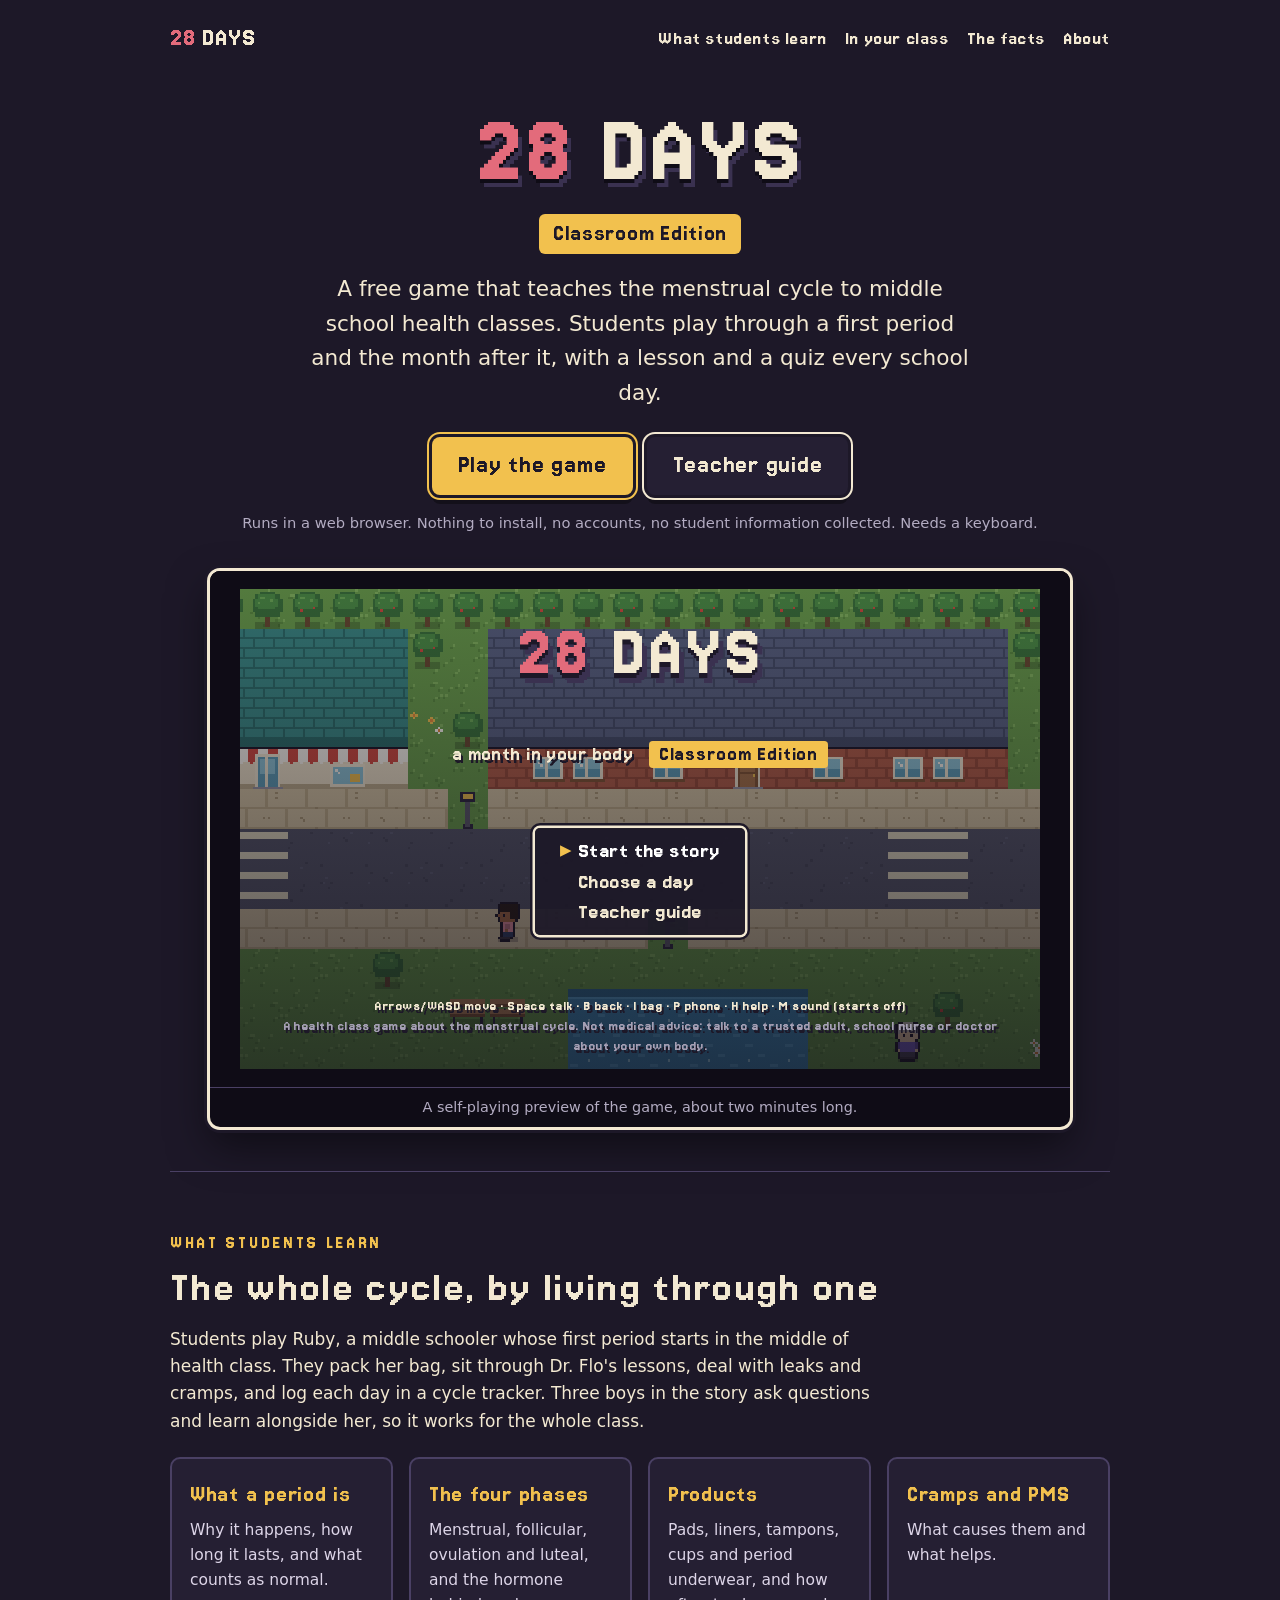
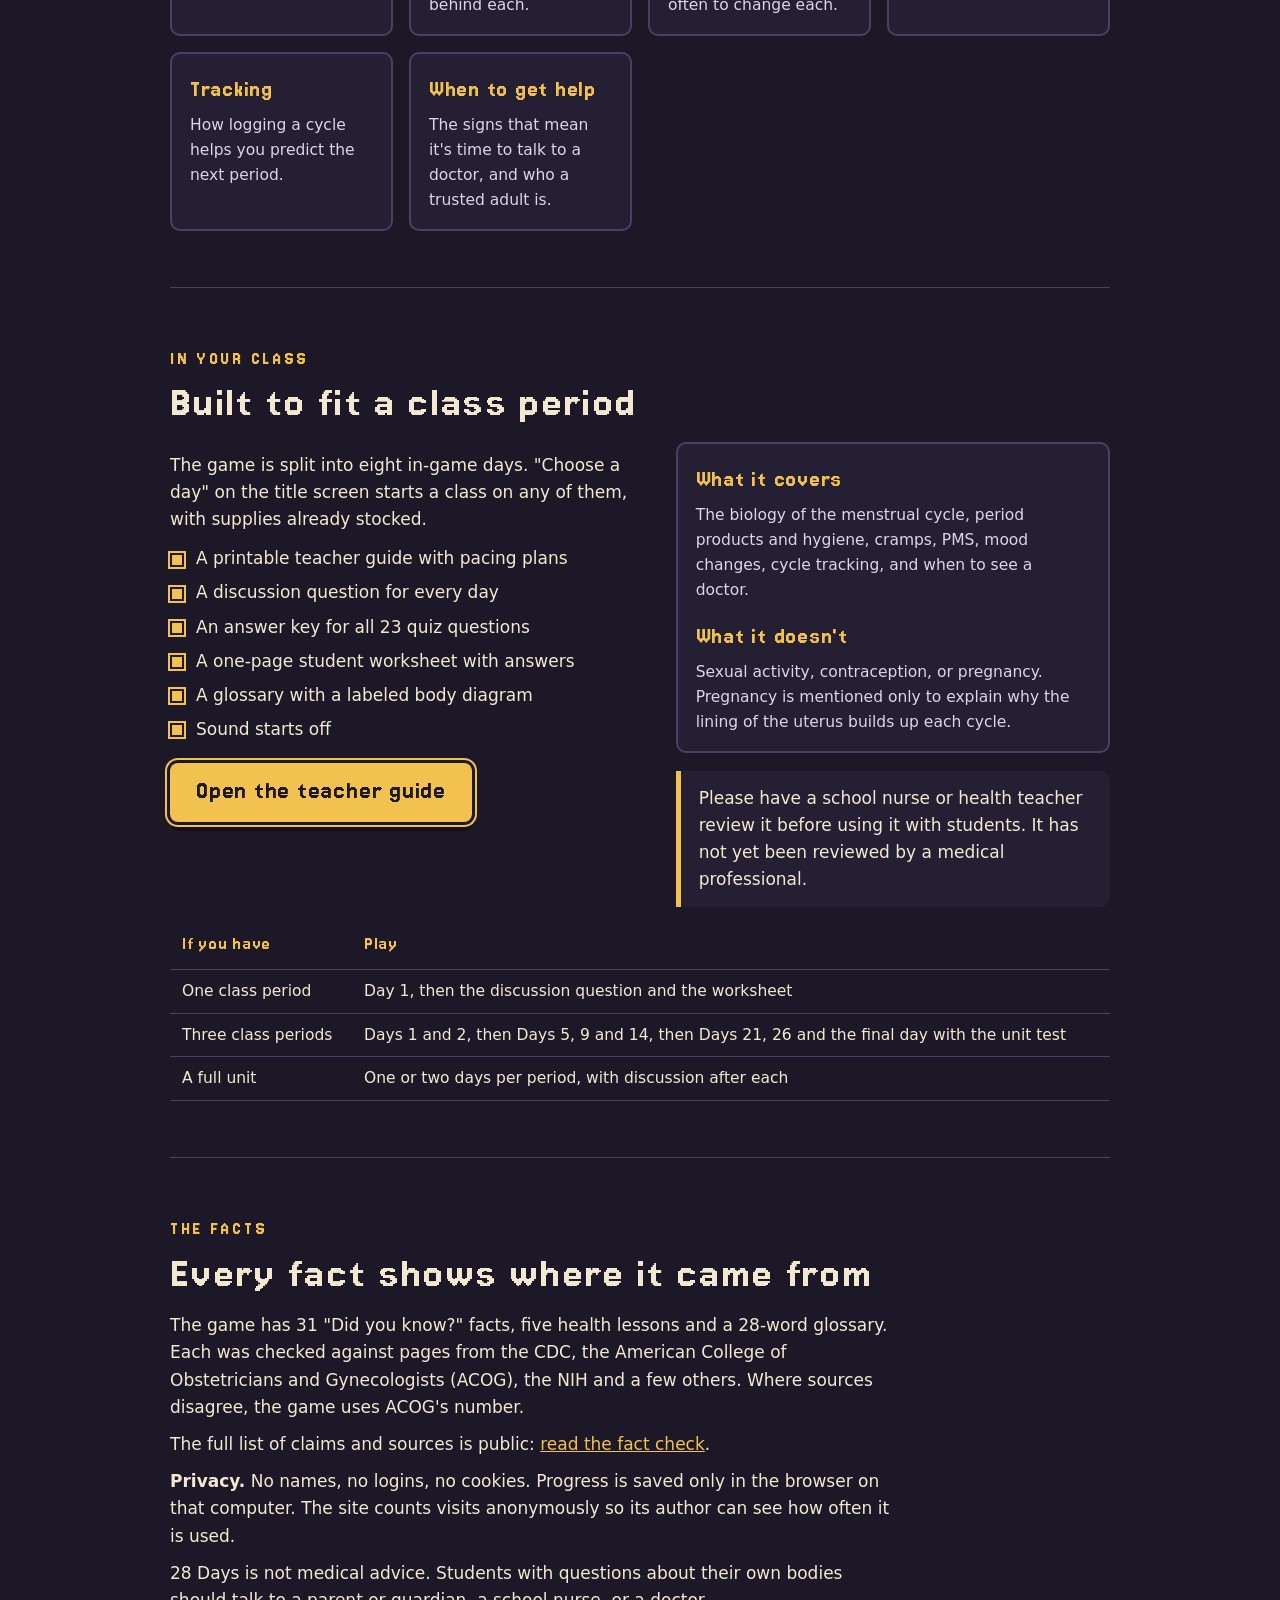
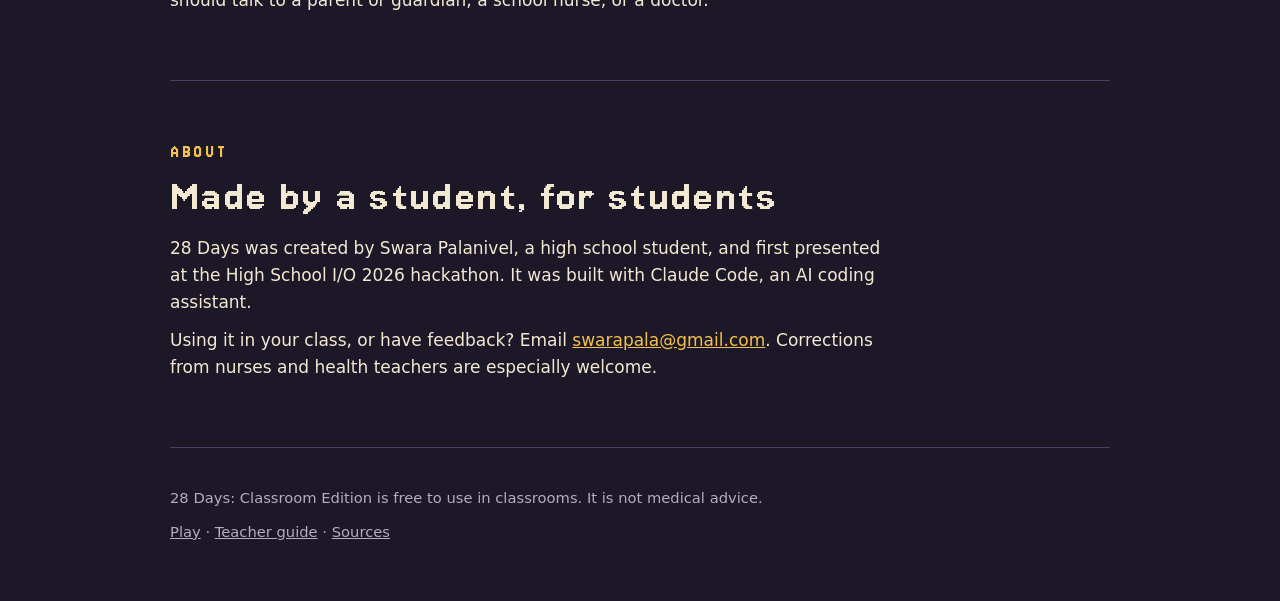
==== index.html @ 8d1b72a1 "Refresh the counter script in browsers Co-Authored-By: Claude Opus 5.5 <noreply@anthropic.com>" ====
<!DOCTYPE html>
<html lang="en">
<head>
  <meta charset="UTF-8" />
  <meta name="viewport" content="width=device-width, initial-scale=1.0" />
  <title>28 Days: Classroom Edition</title>
  <meta name="description" content="A free game that teaches the menstrual cycle to middle school health classes. Includes a printable teacher guide, answer key and student worksheet." />
  <link rel="preload" href="play/fonts/Jersey15.woff2" as="font" type="font/woff2" crossorigin />
  <style>
    @font-face { font-family: "Jersey 15"; src: url("play/fonts/Jersey15.woff2") format("woff2"); font-display: swap; }
    :root { --ink: #1d1828; --panel: #251f33; --cream: #f3e9d2; --dim: #b3acc2; --hl: #f2c14e; --rose: #e36b7b; --line: #4a4064; }
    * { box-sizing: border-box; }
    html { scroll-behavior: smooth; }
    body { margin: 0; background: var(--ink); color: var(--cream); font: 17px/1.6 system-ui, -apple-system, "Segoe UI", Roboto, sans-serif; }
    a { color: var(--hl); }
    .wrap { max-width: 980px; margin: 0 auto; padding: 0 20px; }
    h1, h2, h3, .btn, .kicker, nav a, .edition { font-family: "Jersey 15", "Courier New", monospace; font-weight: 400; letter-spacing: 0.03em; }

    nav { display: flex; align-items: center; justify-content: space-between; gap: 16px; padding: 16px 0; flex-wrap: wrap; }
    nav .brand { font-size: 1.7rem; color: var(--cream); text-decoration: none; }
    nav .brand span, h1 span { color: var(--rose); }
    nav .links { display: flex; gap: 18px; flex-wrap: wrap; }
    nav .links a { color: var(--cream); text-decoration: none; font-size: 1.25rem; }
    nav .links a:hover { color: var(--hl); }

    header { padding: 24px 0 44px; text-align: center; }
    h1 { font-size: clamp(3.2rem, 11vw, 6.4rem); line-height: 1; margin: 0; text-shadow: 0 4px 0 #0f0c16, 4px 8px 0 #3a3150; }
    .edition { display: inline-block; margin-top: 12px; font-size: 1.5rem; background: var(--hl); color: var(--ink); padding: 0 14px 2px; border-radius: 6px; }
    .tagline { font-size: clamp(1.1rem, 2.6vw, 1.35rem); max-width: 660px; margin: 18px auto 26px; }
    .buttons { display: flex; gap: 14px; justify-content: center; flex-wrap: wrap; }
    .btn { display: inline-block; font-size: 1.6rem; padding: 8px 26px 10px; border-radius: 8px; text-decoration: none; color: var(--ink); background: var(--hl); box-shadow: 0 0 0 3px var(--ink), 0 0 0 5px var(--hl), 0 9px 0 rgba(0,0,0,.35); }
    .btn:hover { filter: brightness(1.08); transform: translateY(-1px); }
    .btn.alt { background: var(--panel); color: var(--cream); box-shadow: 0 0 0 3px var(--ink), 0 0 0 5px var(--cream), 0 9px 0 rgba(0,0,0,.35); }
    .note { color: var(--dim); font-size: 0.92rem; margin-top: 16px; }

    .preview { margin: 36px auto 0; max-width: 860px; border-radius: 10px; overflow: hidden; background: #0f0c16; box-shadow: 0 0 0 3px var(--cream), 0 0 0 6px var(--ink), 0 18px 40px rgba(0,0,0,.5); }
    .preview .frame { position: relative; aspect-ratio: 5 / 3; }
    .preview iframe { position: absolute; inset: 0; width: 100%; height: 100%; border: 0; pointer-events: none; }
    .preview .cap { font-size: 0.9rem; color: var(--dim); padding: 8px 12px; text-align: center; border-top: 1px solid var(--line); }

    section { padding: 56px 0; border-top: 1px solid var(--line); }
    .kicker { color: var(--hl); font-size: 1.2rem; letter-spacing: 0.14em; margin: 0 0 4px; }
    h2 { font-size: clamp(2rem, 5vw, 2.8rem); line-height: 1.1; margin: 0 0 14px; }
    h3 { font-size: 1.55rem; margin: 0 0 4px; color: var(--hl); }
    p { margin: 10px 0; }
    .lead { max-width: 720px; }
    .grid { display: grid; grid-template-columns: repeat(auto-fit, minmax(210px, 1fr)); gap: 16px; margin-top: 22px; }
    .card { background: var(--panel); border: 2px solid var(--line); border-radius: 10px; padding: 16px 18px; }
    .card p { margin: 4px 0 0; color: #ddd5e8; font-size: 0.97rem; }
    .two { display: grid; grid-template-columns: 1.1fr 1fr; gap: 28px; align-items: start; }
    @media (max-width: 760px) { .two { grid-template-columns: 1fr; } }
    ul.check { list-style: none; padding: 0; margin: 12px 0; }
    ul.check li { padding-left: 26px; position: relative; margin: 7px 0; }
    ul.check li::before { content: ""; position: absolute; left: 2px; top: 0.55em; width: 10px; height: 10px; background: var(--hl); box-shadow: 0 0 0 2px var(--ink), 0 0 0 4px var(--hl); }
    .wrapt { overflow-x: auto; }
    table { border-collapse: collapse; width: 100%; margin-top: 14px; font-size: 0.97rem; }
    th, td { text-align: left; vertical-align: top; padding: 9px 12px; border-bottom: 1px solid var(--line); }
    th { color: var(--hl); font-family: "Jersey 15", monospace; font-weight: 400; font-size: 1.15rem; letter-spacing: 0.04em; }
    .box { background: var(--panel); border-left: 5px solid var(--hl); padding: 14px 18px; border-radius: 0 10px 10px 0; margin-top: 18px; }
    footer { border-top: 1px solid var(--line); padding: 28px 0 48px; color: var(--dim); font-size: 0.92rem; }
    footer a { color: var(--dim); }
  </style>
</head>
<body>
  <div class="wrap">
    <nav>
      <a class="brand" href="#top"><span>28</span> DAYS</a>
      <div class="links">
        <a href="#learn">What students learn</a><a href="#class">In your class</a><a href="#facts">The facts</a><a href="#about">About</a>
      </div>
    </nav>

    <header id="top">
      <h1><span>28</span> DAYS</h1>
      <div class="edition">Classroom Edition</div>
      <p class="tagline">A free game that teaches the menstrual cycle to middle school health classes. Students play through a first period and the month after it, with a lesson and a quiz every school day.</p>
      <div class="buttons">
        <a class="btn" href="play/">Play the game</a>
        <a class="btn alt" href="teacher-guide.html">Teacher guide</a>
      </div>
      <p class="note">Runs in a web browser. Nothing to install, no accounts, no student information collected. Needs a keyboard.</p>

      <div class="preview">
        <div class="frame"><iframe id="demo" title="A self-playing preview of the game" loading="lazy" src="play/index.html?demo&auto"></iframe></div>
        <div class="cap">A self-playing preview of the game, about two minutes long.</div>
      </div>
    </header>

    <section id="learn">
      <p class="kicker">WHAT STUDENTS LEARN</p>
      <h2>The whole cycle, by living through one</h2>
      <p class="lead">Students play Ruby, a middle schooler whose first period starts in the middle of health class. They pack her bag, sit through Dr. Flo's lessons, deal with leaks and cramps, and log each day in a cycle tracker. Three boys in the story ask questions and learn alongside her, so it works for the whole class.</p>
      <div class="grid">
        <div class="card"><h3>What a period is</h3><p>Why it happens, how long it lasts, and what counts as normal.</p></div>
        <div class="card"><h3>The four phases</h3><p>Menstrual, follicular, ovulation and luteal, and the hormone behind each.</p></div>
        <div class="card"><h3>Products</h3><p>Pads, liners, tampons, cups and period underwear, and how often to change each.</p></div>
        <div class="card"><h3>Cramps and PMS</h3><p>What causes them and what helps.</p></div>
        <div class="card"><h3>Tracking</h3><p>How logging a cycle helps you predict the next period.</p></div>
        <div class="card"><h3>When to get help</h3><p>The signs that mean it's time to talk to a doctor, and who a trusted adult is.</p></div>
      </div>
    </section>

    <section id="class">
      <p class="kicker">IN YOUR CLASS</p>
      <h2>Built to fit a class period</h2>
      <div class="two">
        <div>
          <p>The game is split into eight in-game days. "Choose a day" on the title screen starts a class on any of them, with supplies already stocked.</p>
          <ul class="check">
            <li>A printable teacher guide with pacing plans</li>
            <li>A discussion question for every day</li>
            <li>An answer key for all 23 quiz questions</li>
            <li>A one-page student worksheet with answers</li>
            <li>A glossary with a labeled body diagram</li>
            <li>Sound starts off</li>
          </ul>
          <div class="buttons" style="justify-content:flex-start;margin-top:20px">
            <a class="btn" href="teacher-guide.html">Open the teacher guide</a>
          </div>
        </div>
        <div>
          <div class="card">
            <h3>What it covers</h3>
            <p>The biology of the menstrual cycle, period products and hygiene, cramps, PMS, mood changes, cycle tracking, and when to see a doctor.</p>
            <h3 style="margin-top:14px">What it doesn't</h3>
            <p>Sexual activity, contraception, or pregnancy. Pregnancy is mentioned only to explain why the lining of the uterus builds up each cycle.</p>
          </div>
          <div class="box">Please have a school nurse or health teacher review it before using it with students. It has not yet been reviewed by a medical professional.</div>
        </div>
      </div>
      <div class="wrapt"><table>
        <tr><th>If you have</th><th>Play</th></tr>
        <tr><td>One class period</td><td>Day 1, then the discussion question and the worksheet</td></tr>
        <tr><td>Three class periods</td><td>Days 1 and 2, then Days 5, 9 and 14, then Days 21, 26 and the final day with the unit test</td></tr>
        <tr><td>A full unit</td><td>One or two days per period, with discussion after each</td></tr>
      </table></div>
    </section>

    <section id="facts">
      <p class="kicker">THE FACTS</p>
      <h2>Every fact shows where it came from</h2>
      <p class="lead">The game has 31 "Did you know?" facts, five health lessons and a 28-word glossary. Each was checked against pages from the CDC, the American College of Obstetricians and Gynecologists (ACOG), the NIH and a few others. Where sources disagree, the game uses ACOG's number.</p>
      <p class="lead">The full list of claims and sources is public: <a href="SOURCES.md">read the fact check</a>.</p>
      <p class="lead"><strong>Privacy.</strong> No names, no logins, no cookies. Progress is saved only in the browser on that computer. The site counts visits anonymously so its author can see how often it is used.</p>
      <p class="lead">28 Days is not medical advice. Students with questions about their own bodies should talk to a parent or guardian, a school nurse, or a doctor.</p>
    </section>

    <section id="about">
      <p class="kicker">ABOUT</p>
      <h2>Made by a student, for students</h2>
      <p class="lead">28 Days was created by Swara Palanivel, a high school student, and first presented at the High School I/O 2026 hackathon. It was built with Claude Code, an AI coding assistant.</p>
      <p class="lead">Using it in your class, or have feedback? Email <a href="mailto:swarapala@gmail.com">swarapala@gmail.com</a>. Corrections from nurses and health teachers are especially welcome.</p>
    </section>

    <footer>
      <p>28 Days: Classroom Edition is free to use in classrooms. It is not medical advice.</p>
      <p><a href="play/">Play</a> · <a href="teacher-guide.html">Teacher guide</a> · <a href="SOURCES.md">Sources</a></p>
    </footer>
  </div>

  <script src="play/js/count.js?v=3"></script>
  <script>
    // The preview is the game's own self-playing tour. Restart it when it finishes.
    setInterval(function () { var f = document.getElementById("demo"); if (f) f.src = f.src; }, 140000);
  </script>
</body>
</html>
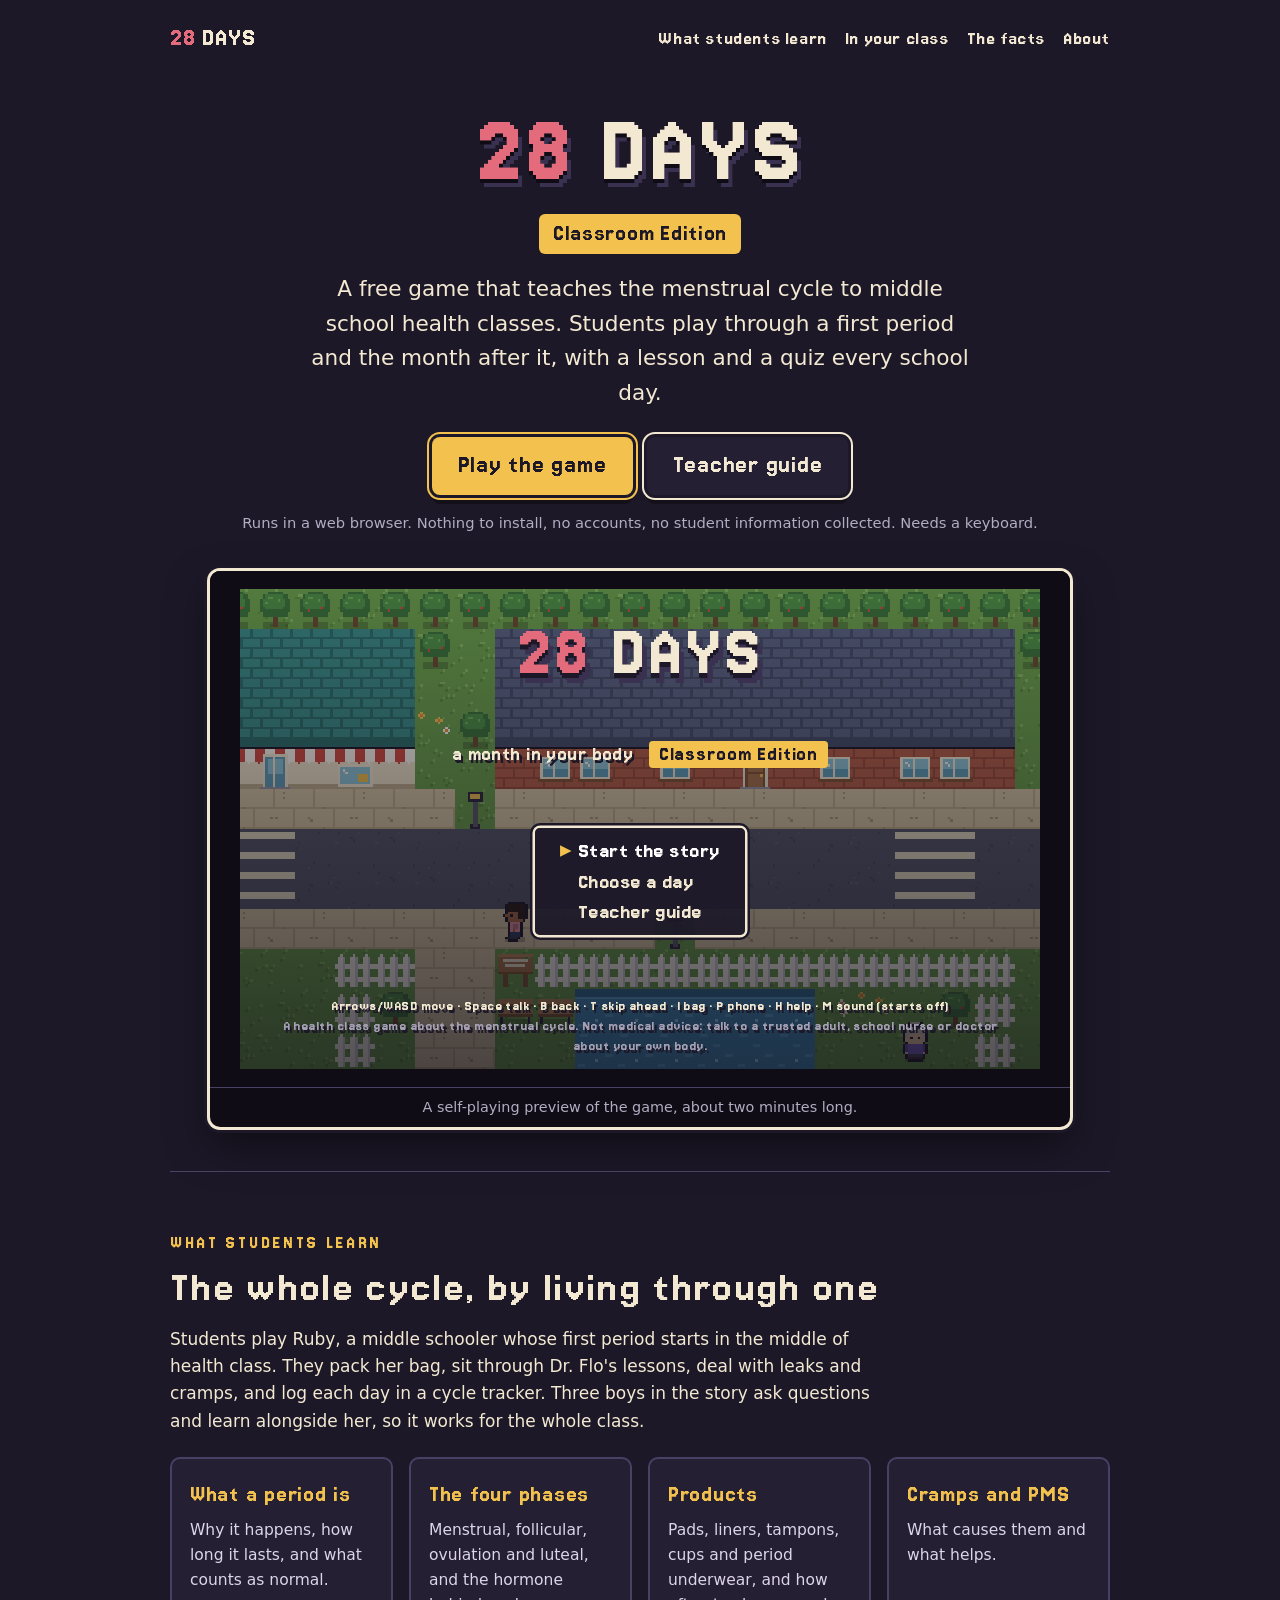
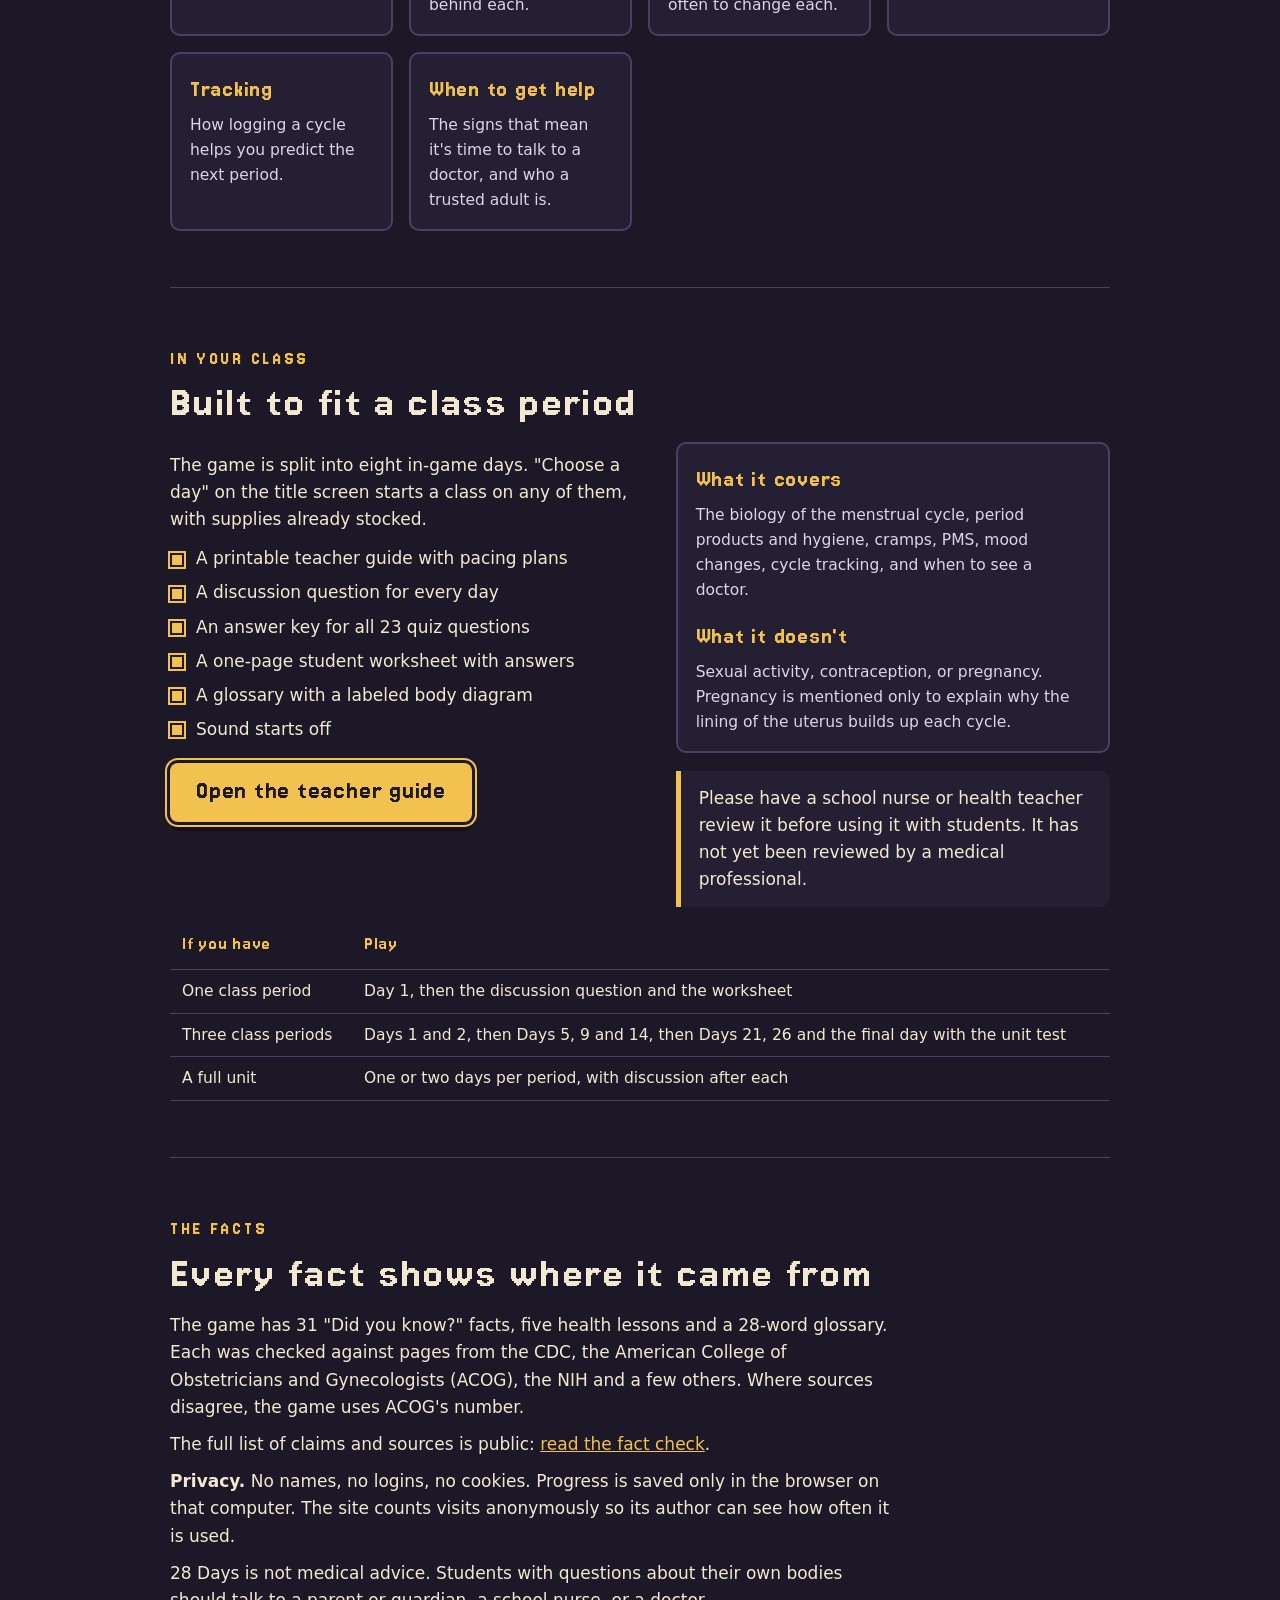
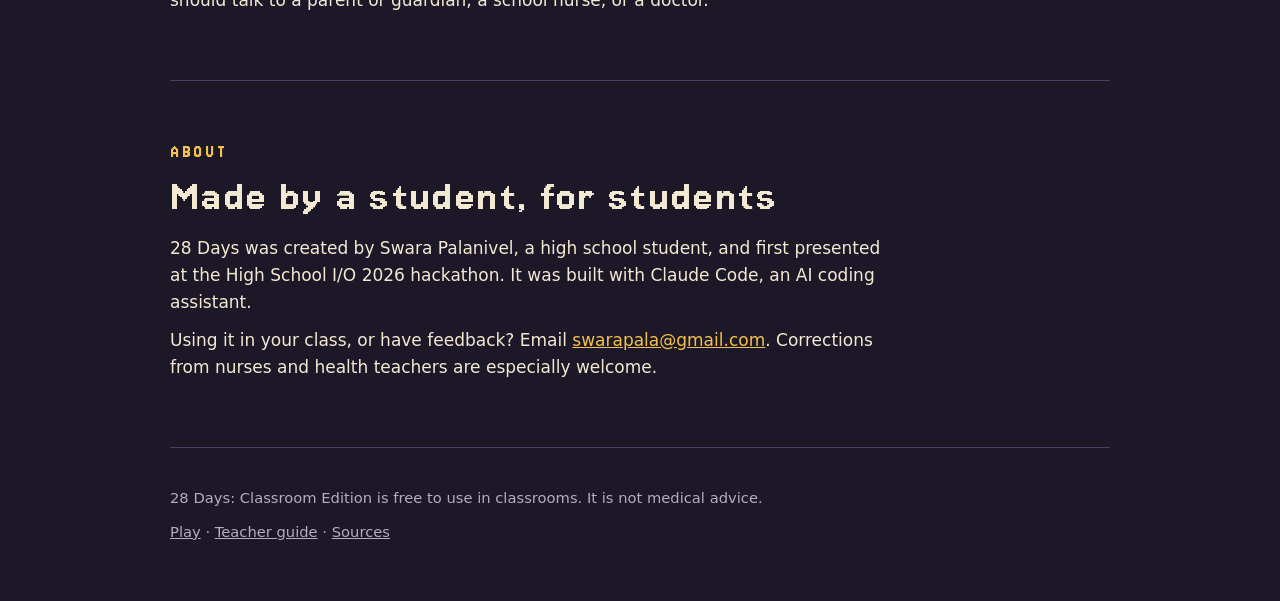
==== commit 358d9843: "Make learn28days.org the official address The github.io copy now forwards each page to the same page" ====
--- a/index.html
+++ b/index.html
@@ -2,6 +2,8 @@
 <html lang="en">
 <head>
   <meta charset="UTF-8" />
+  <!-- The official address is learn28days.org. Visitors to the github.io copy are sent to the same page there. -->
+  <script>if (/github\.io$/.test(location.hostname)) location.replace("https://learn28days.org" + location.pathname.replace(/^\/28-days-classroom/, "") + location.search + location.hash);</script>
   <meta name="viewport" content="width=device-width, initial-scale=1.0" />
   <title>28 Days: Classroom Edition</title>
   <meta name="description" content="A free game that teaches the menstrual cycle to middle school health classes. Includes a printable teacher guide, answer key and student worksheet." />
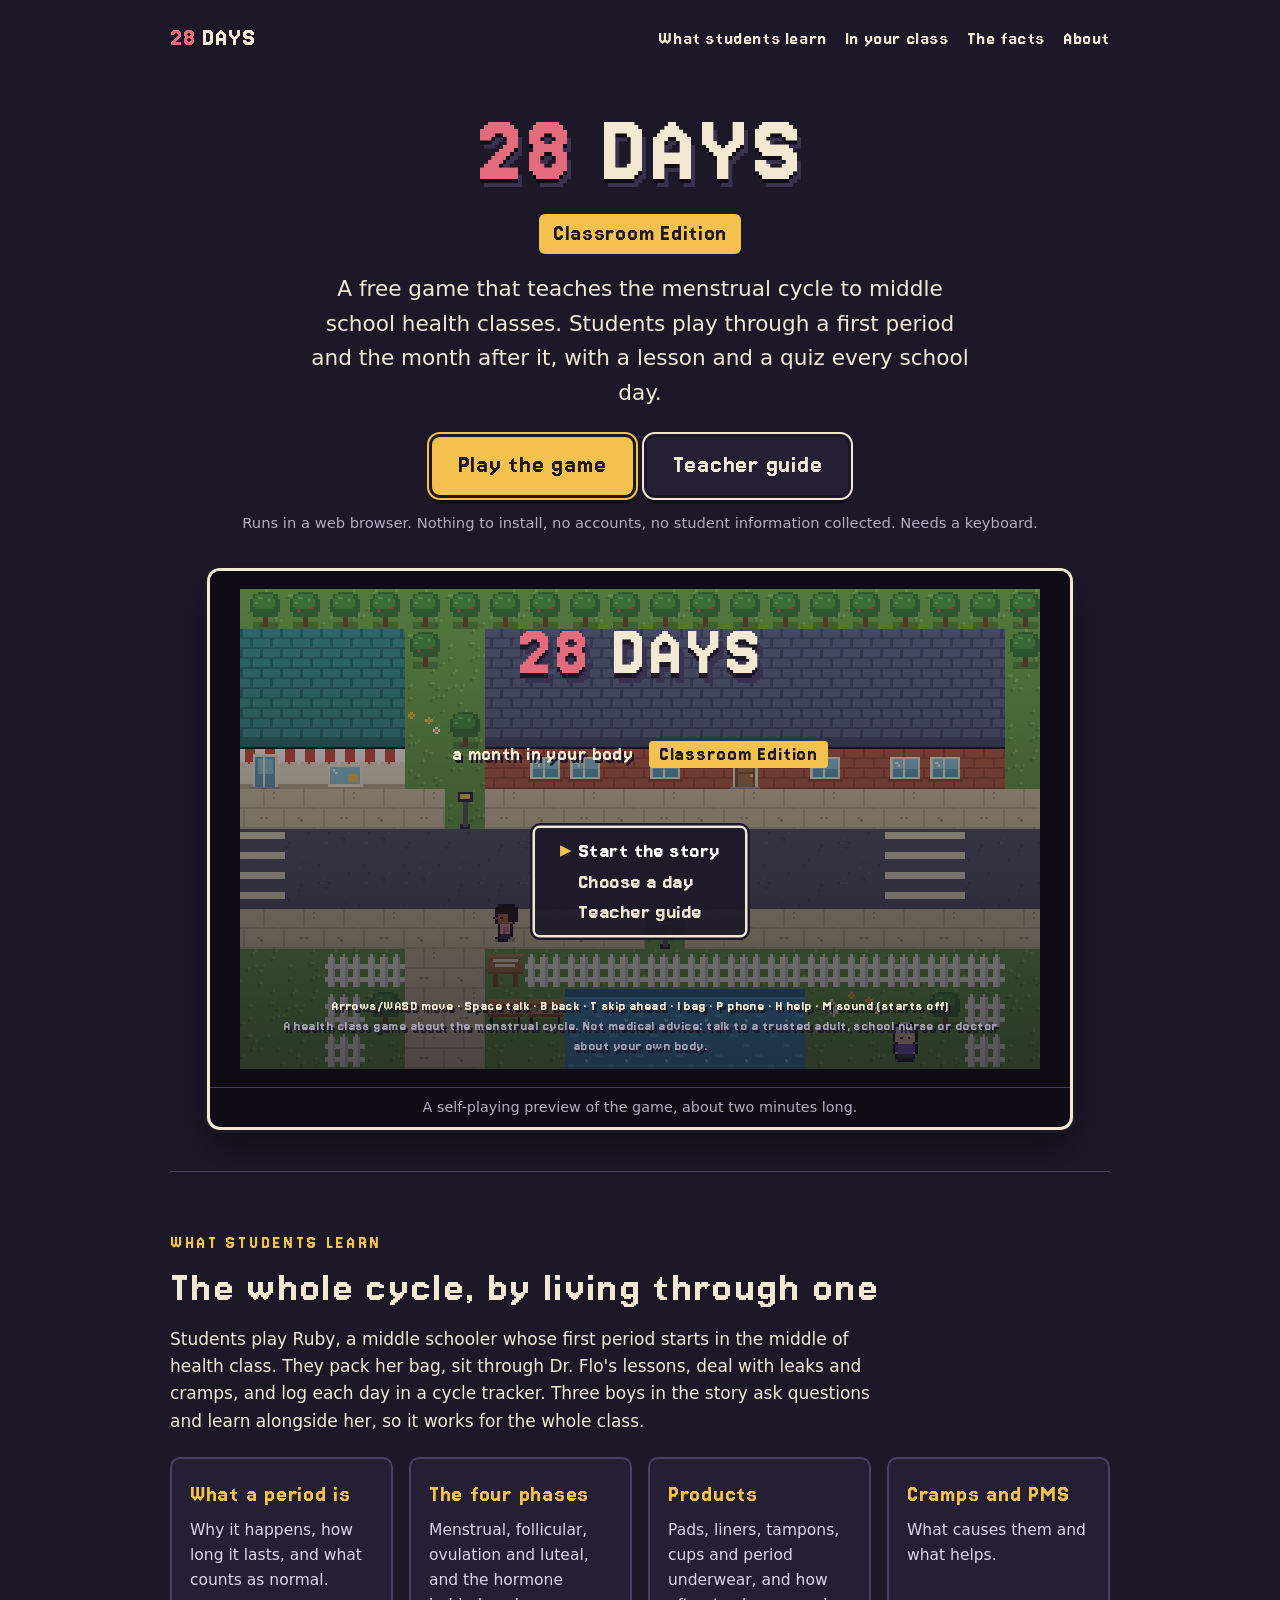
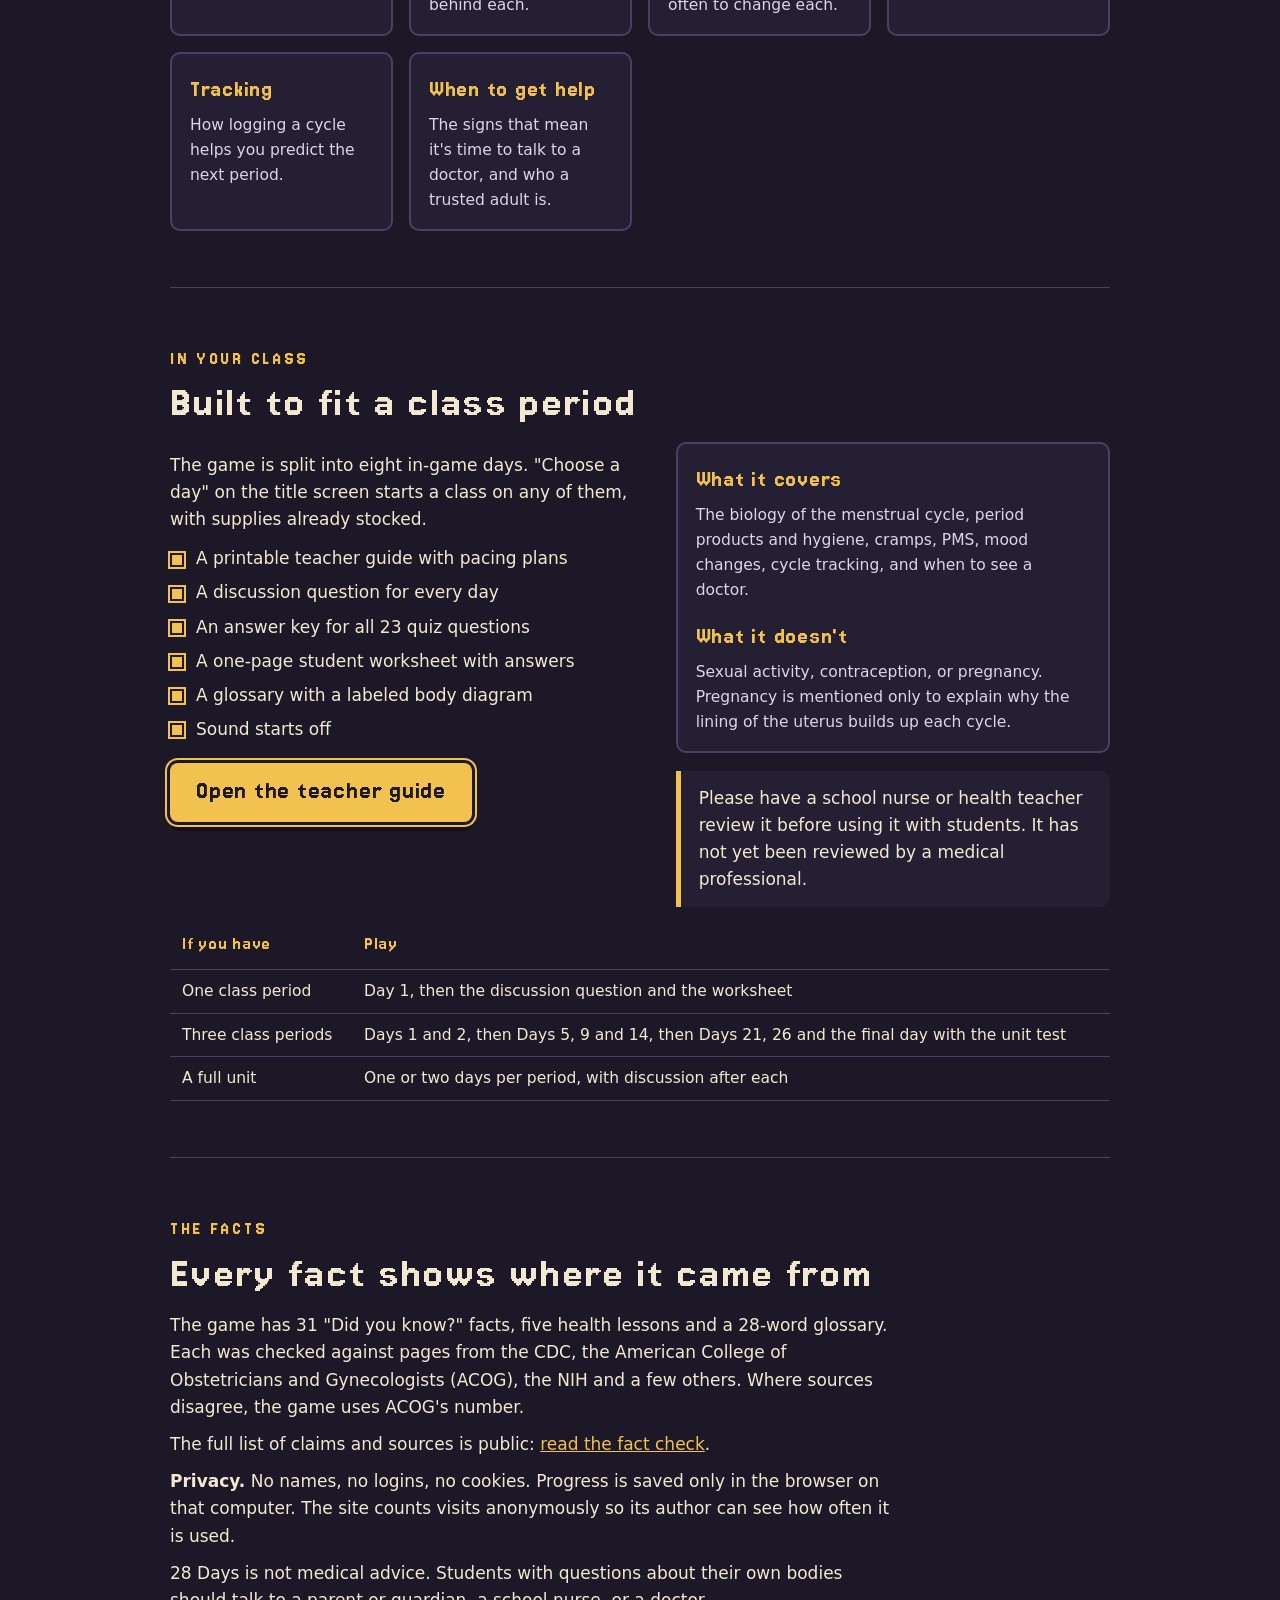
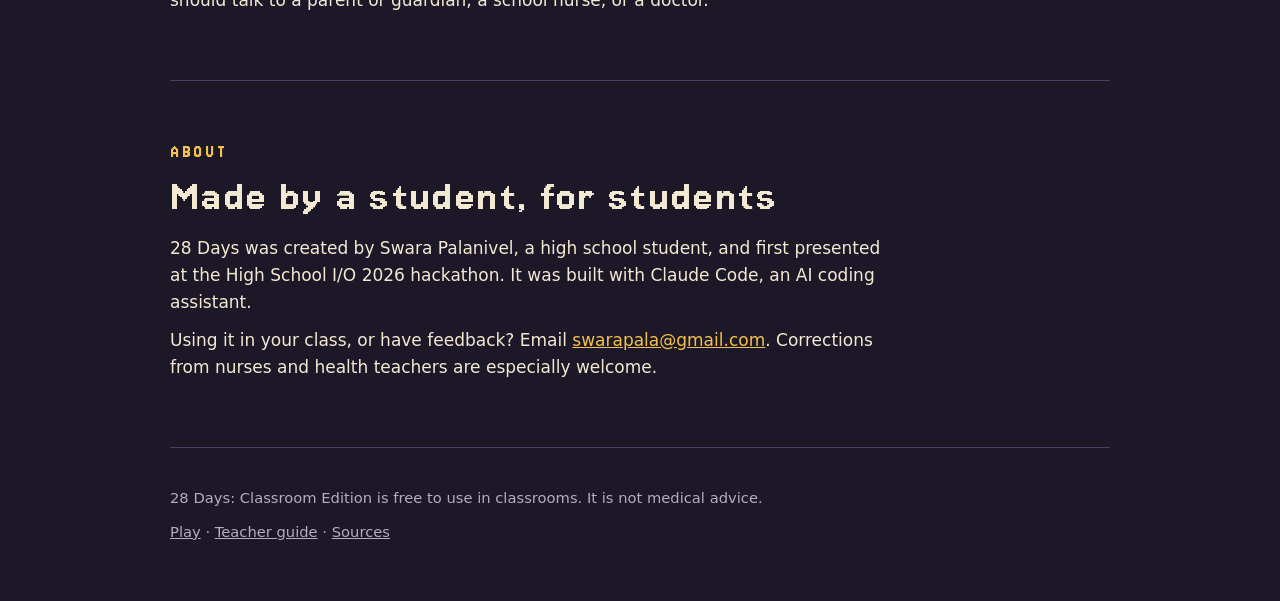
==== commit 228e8b20: "Add a tab icon (favicon): the game's cycle clock icons/make_icon.py draws it; favicon.ico plus PNG s" ====
--- a/index.html
+++ b/index.html
@@ -6,6 +6,11 @@
   <script>if (/github\.io$/.test(location.hostname)) location.replace("https://learn28days.org" + location.pathname.replace(/^\/28-days-classroom/, "") + location.search + location.hash);</script>
   <meta name="viewport" content="width=device-width, initial-scale=1.0" />
   <title>28 Days: Classroom Edition</title>
+  <link rel="icon" href="favicon.ico" sizes="any" />
+  <link rel="icon" type="image/png" sizes="32x32" href="icons/icon-32.png" />
+  <link rel="apple-touch-icon" href="icons/apple-touch-icon.png" />
+  <link rel="manifest" href="icons/site.webmanifest" />
+  <meta name="theme-color" content="#1d1828" />
   <meta name="description" content="A free game that teaches the menstrual cycle to middle school health classes. Includes a printable teacher guide, answer key and student worksheet." />
   <link rel="preload" href="play/fonts/Jersey15.woff2" as="font" type="font/woff2" crossorigin />
   <style>
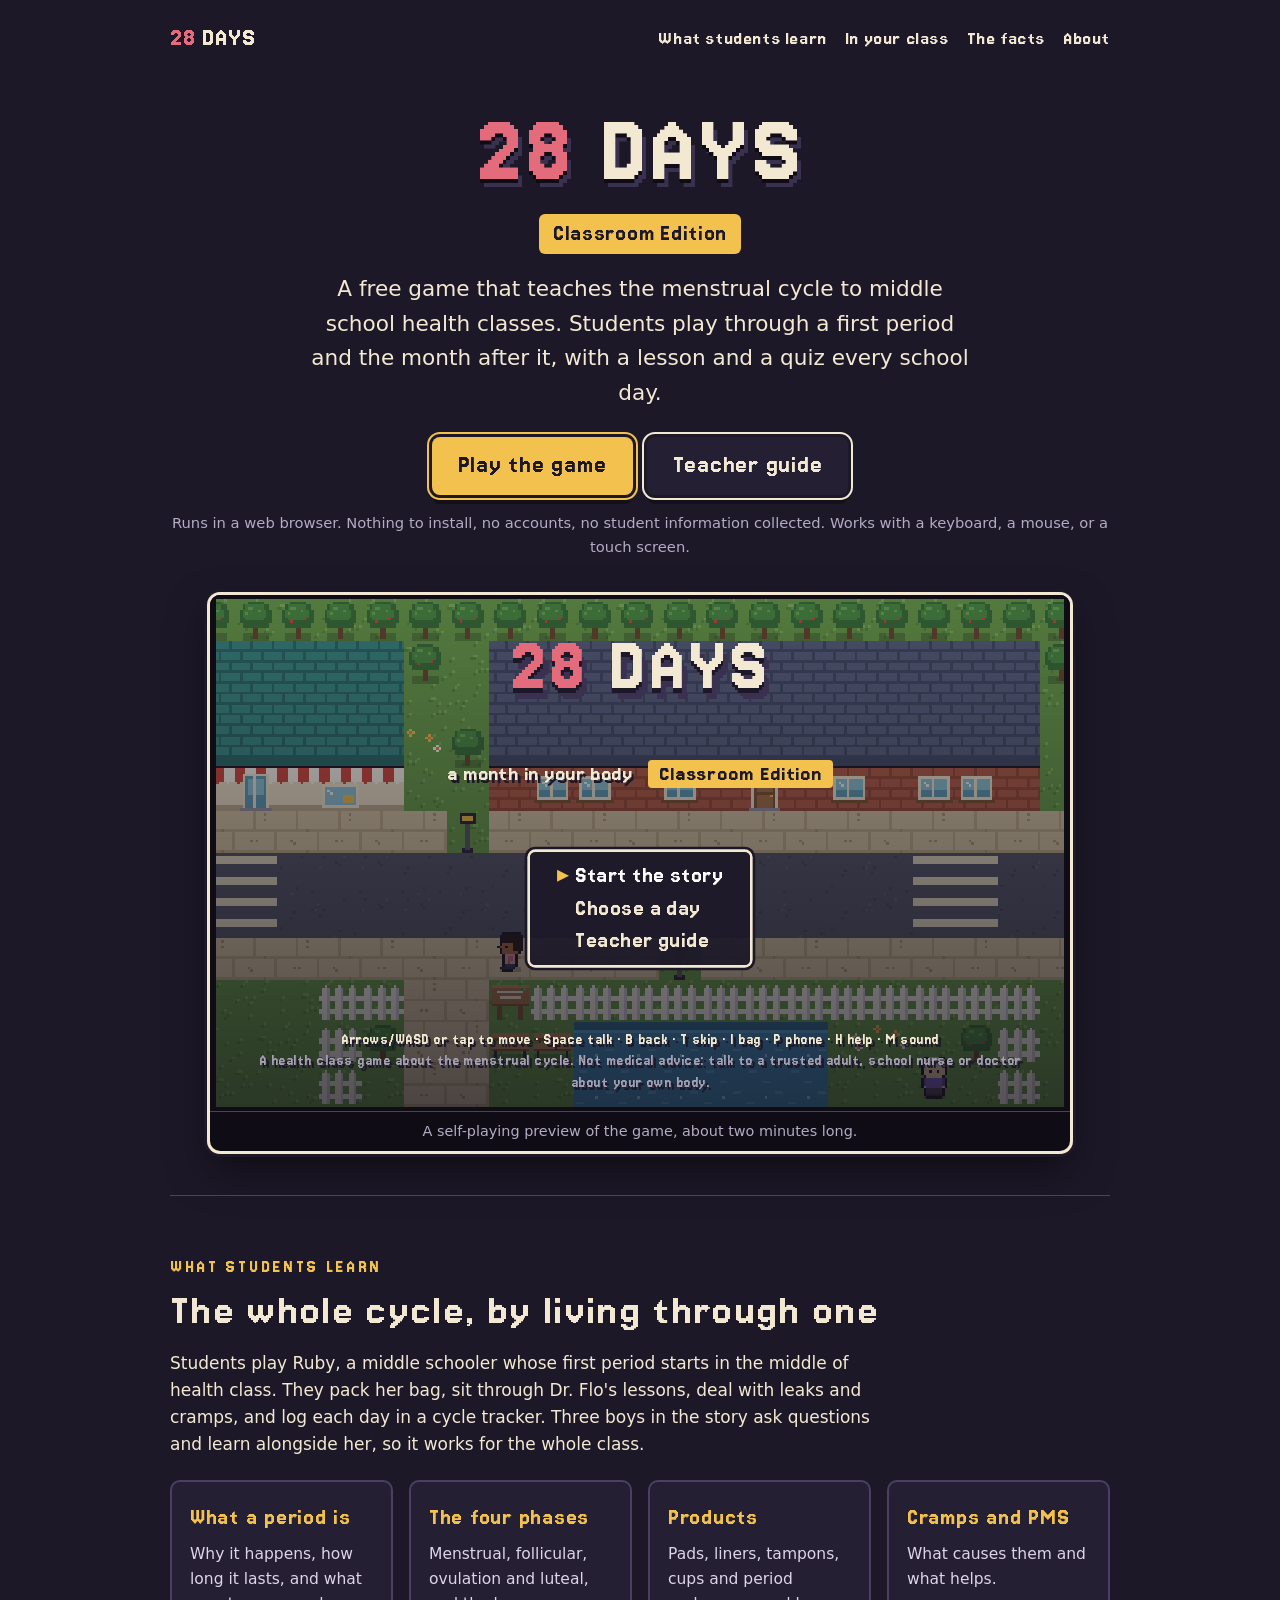
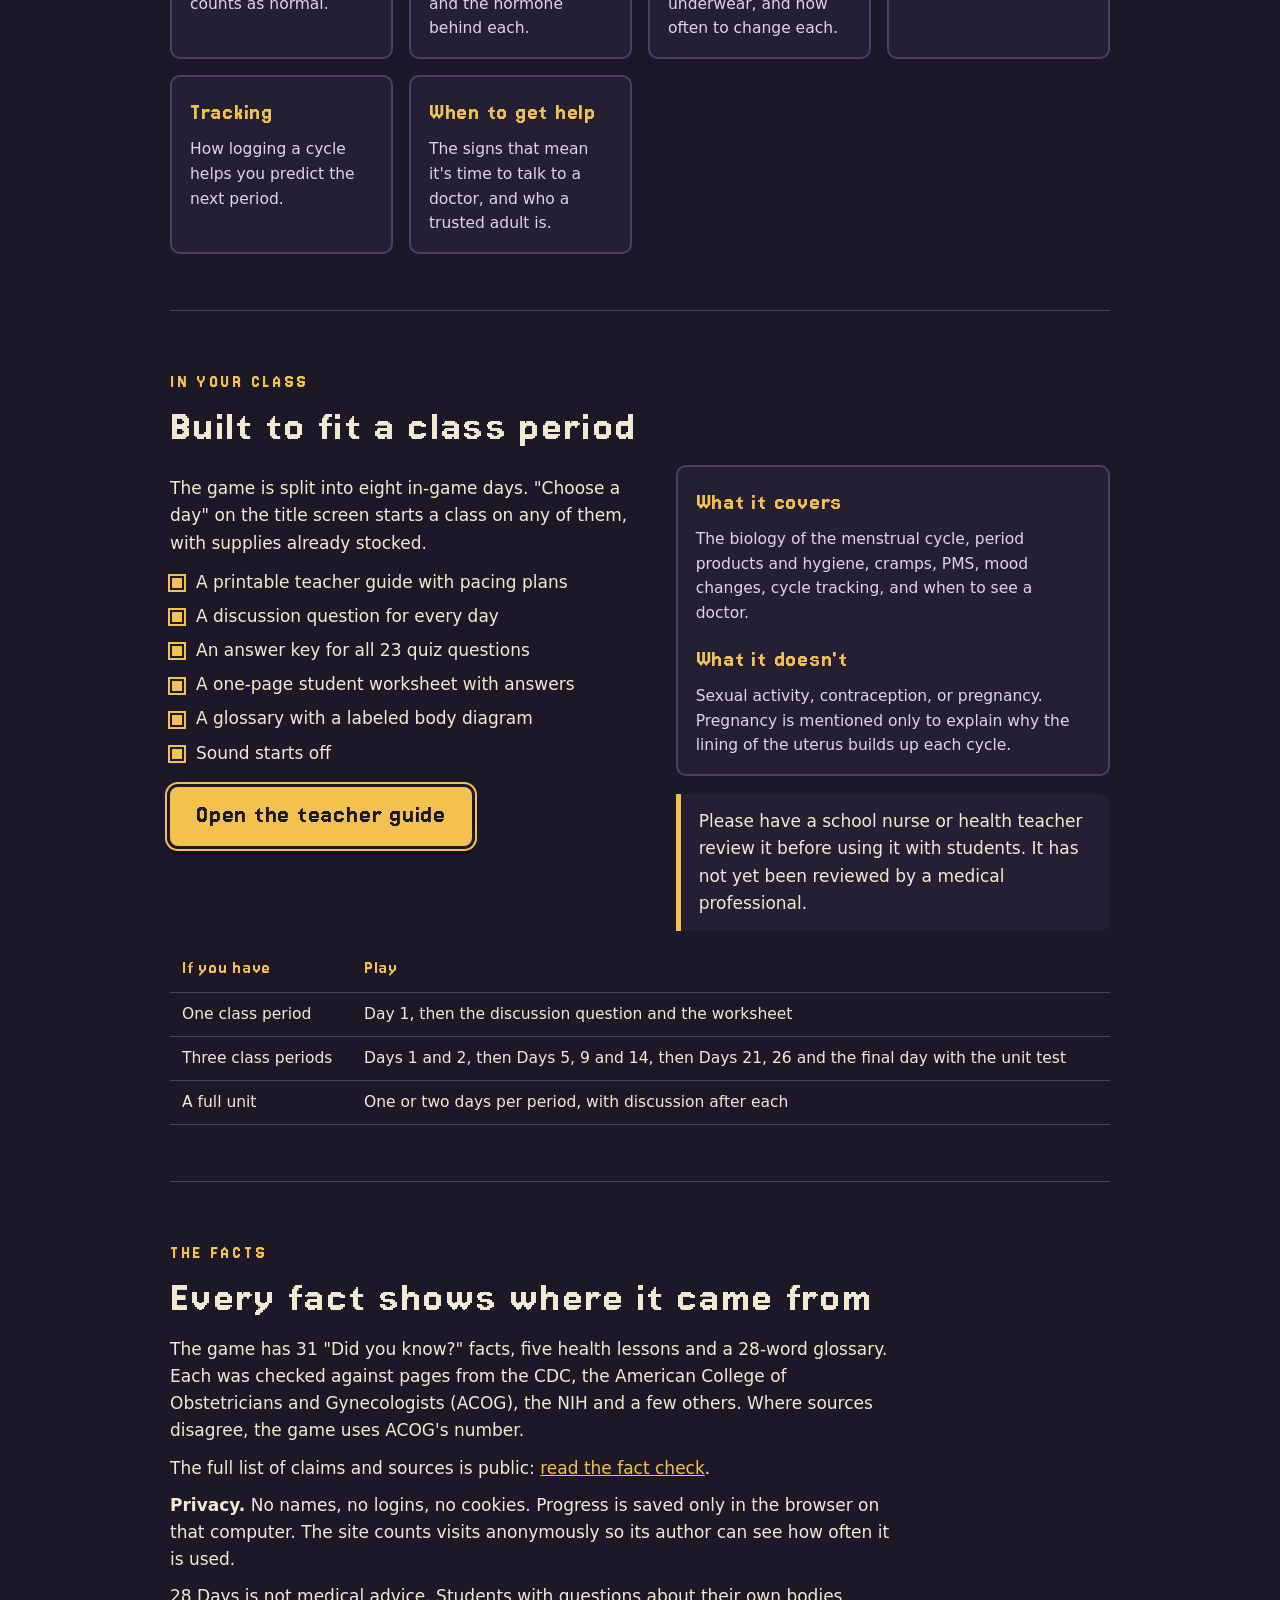
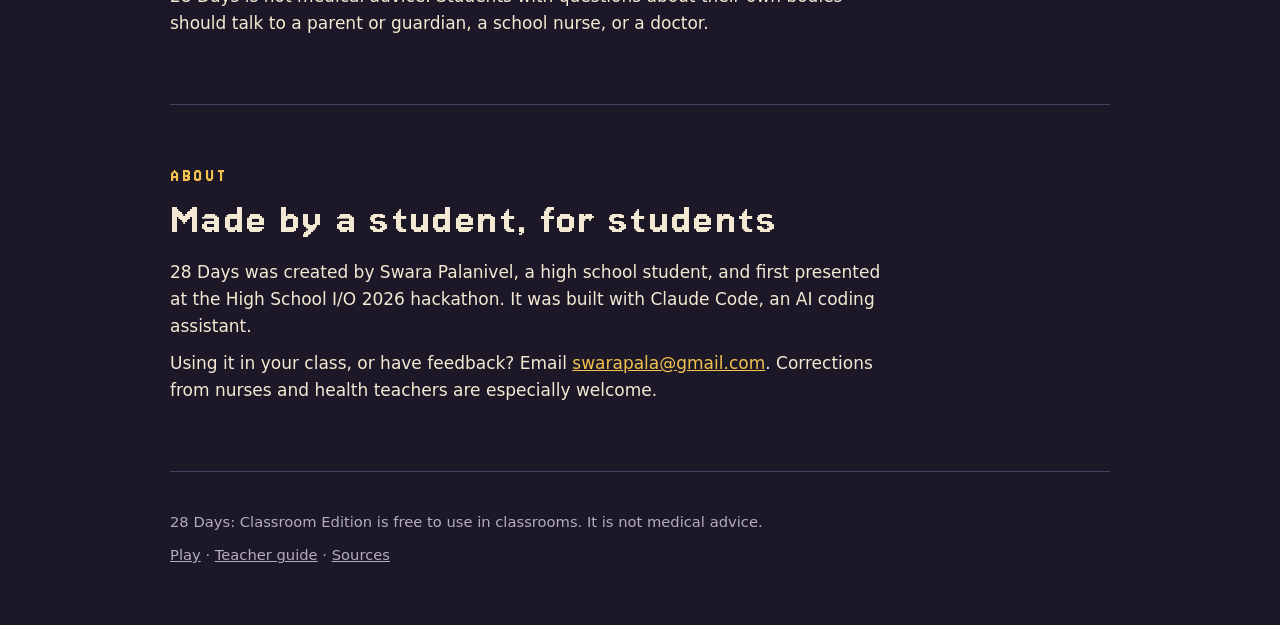
==== commit 1c8ea974: "Mouse and touch controls; a fuller teacher guide Game: - Tap or click to walk, or to talk to / use w" ====
--- a/index.html
+++ b/index.html
@@ -85,7 +85,7 @@
         <a class="btn" href="play/">Play the game</a>
         <a class="btn alt" href="teacher-guide.html">Teacher guide</a>
       </div>
-      <p class="note">Runs in a web browser. Nothing to install, no accounts, no student information collected. Needs a keyboard.</p>
+      <p class="note">Runs in a web browser. Nothing to install, no accounts, no student information collected. Works with a keyboard, a mouse, or a touch screen.</p>
 
       <div class="preview">
         <div class="frame"><iframe id="demo" title="A self-playing preview of the game" loading="lazy" src="play/index.html?demo&auto"></iframe></div>
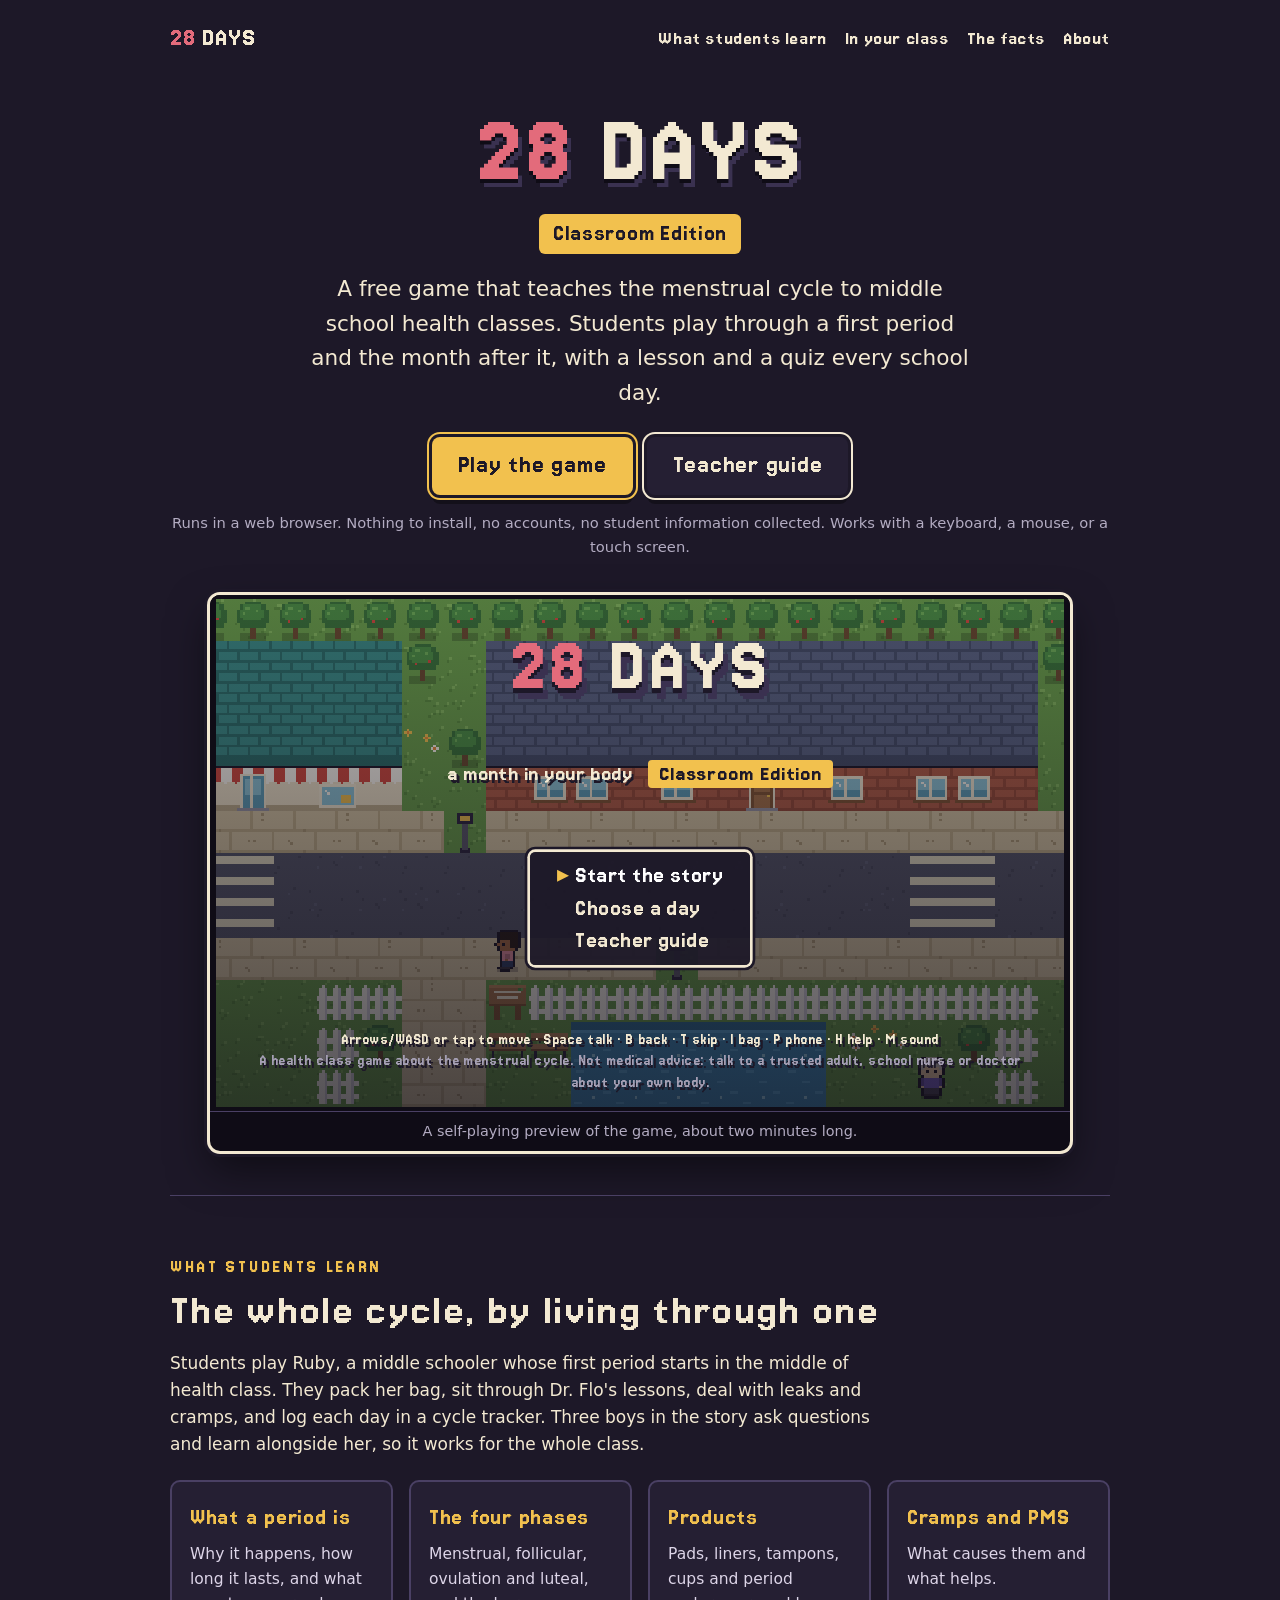
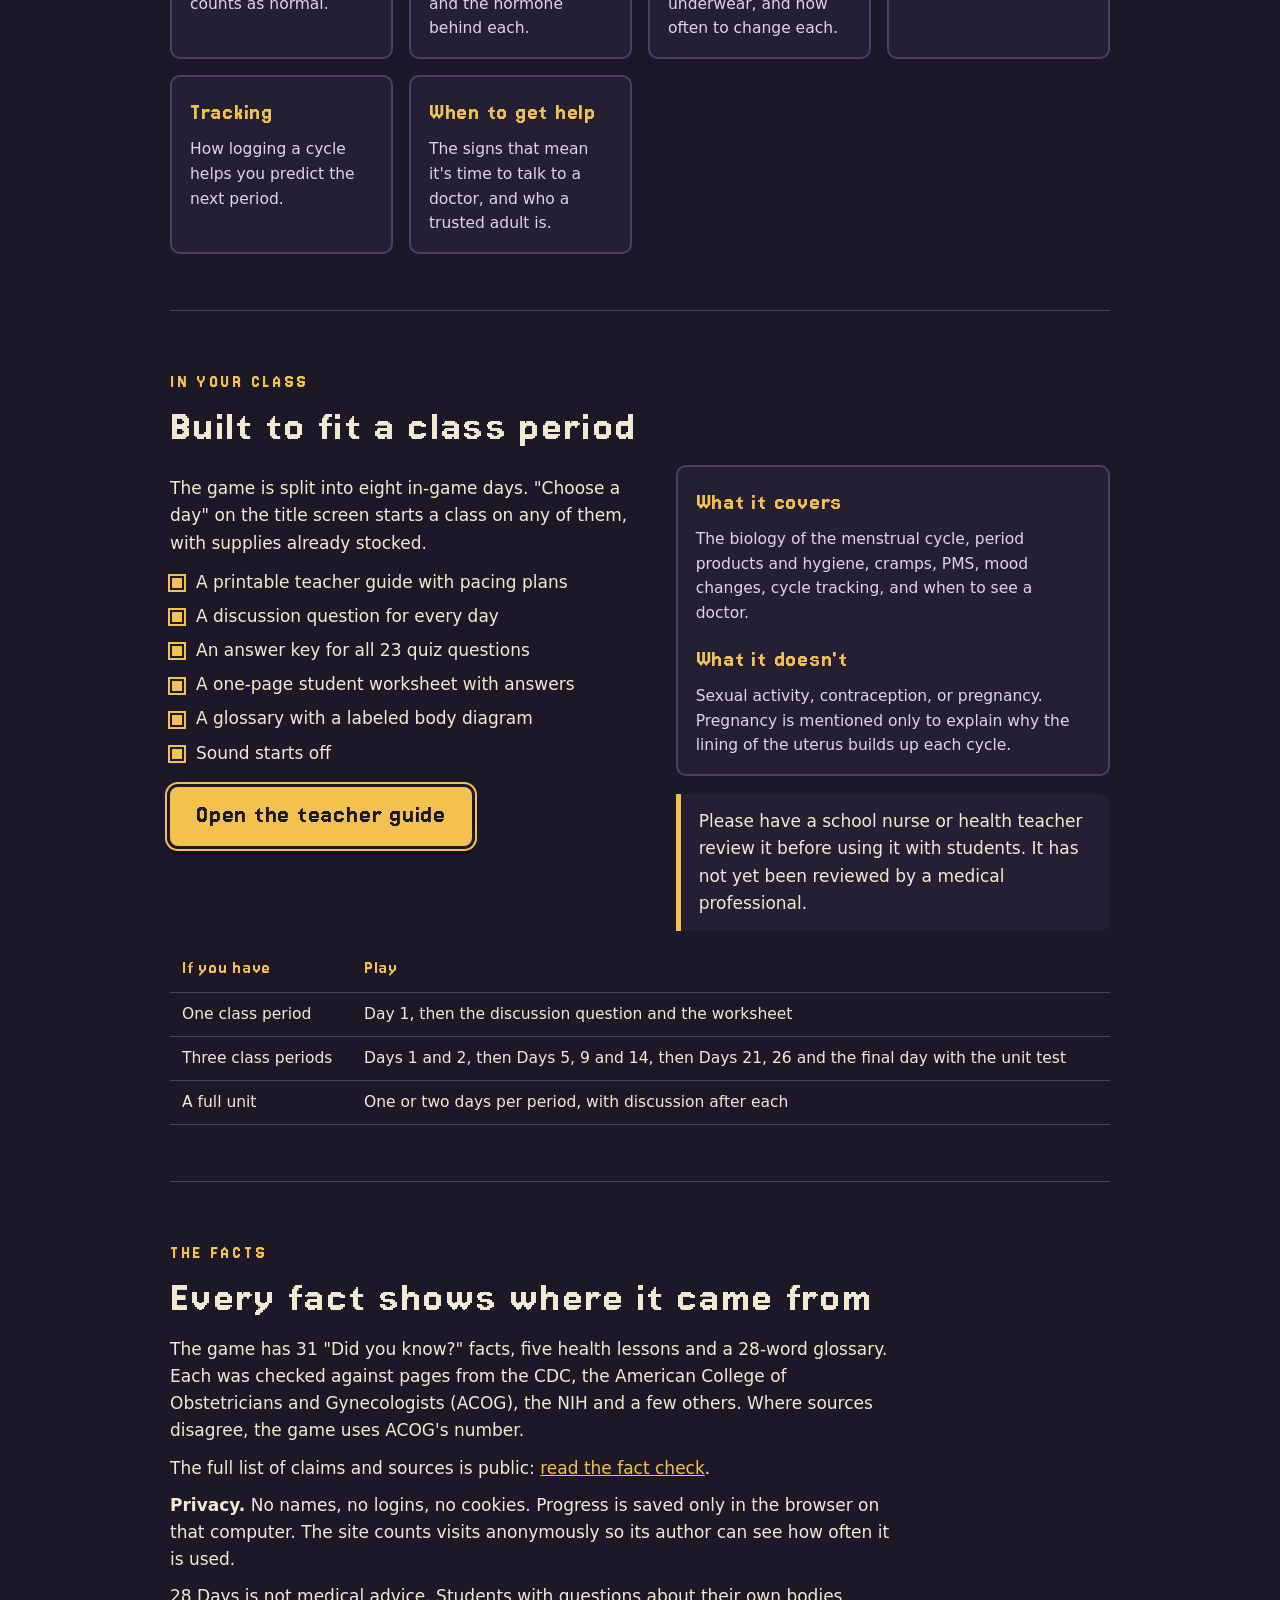
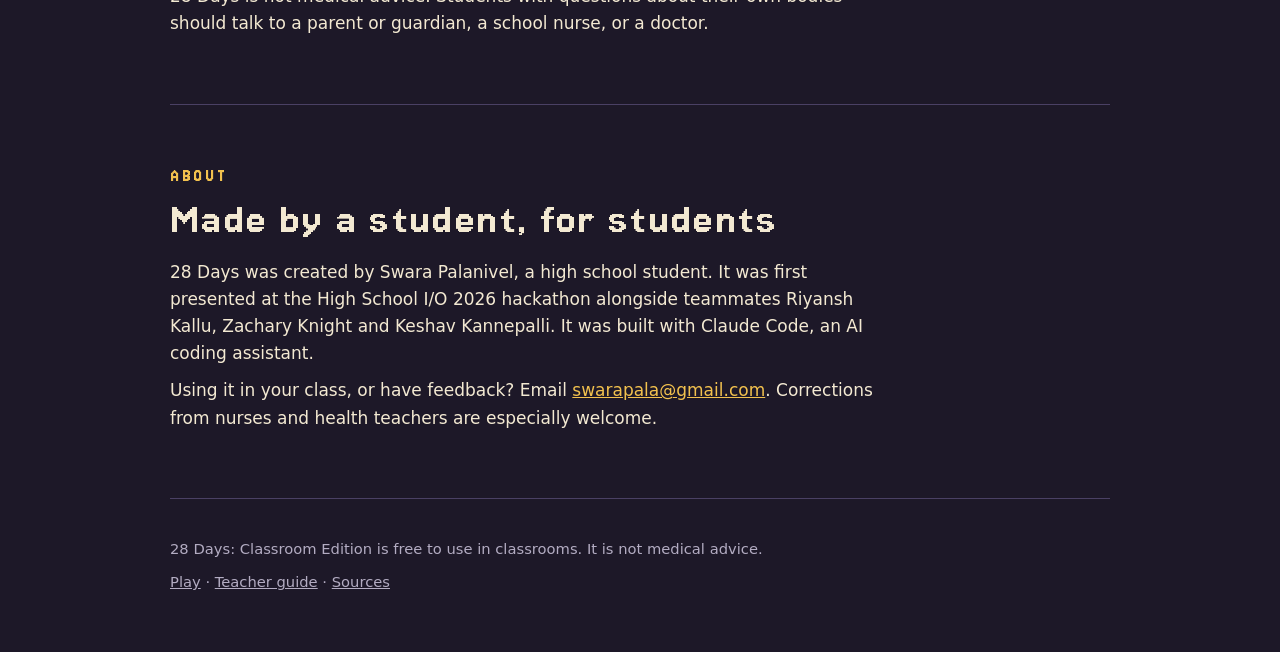
==== commit 5781a543: "About: credit hackathon teammates Co-Authored-By: Claude Opus 5.5 <noreply@anthropic.com>" ====
--- a/index.html
+++ b/index.html
@@ -155,7 +155,7 @@
     <section id="about">
       <p class="kicker">ABOUT</p>
       <h2>Made by a student, for students</h2>
-      <p class="lead">28 Days was created by Swara Palanivel, a high school student, and first presented at the High School I/O 2026 hackathon. It was built with Claude Code, an AI coding assistant.</p>
+      <p class="lead">28 Days was created by Swara Palanivel, a high school student. It was first presented at the High School I/O 2026 hackathon alongside teammates Riyansh Kallu, Zachary Knight and Keshav Kannepalli. It was built with Claude Code, an AI coding assistant.</p>
       <p class="lead">Using it in your class, or have feedback? Email <a href="mailto:swarapala@gmail.com">swarapala@gmail.com</a>. Corrections from nurses and health teachers are especially welcome.</p>
     </section>
 
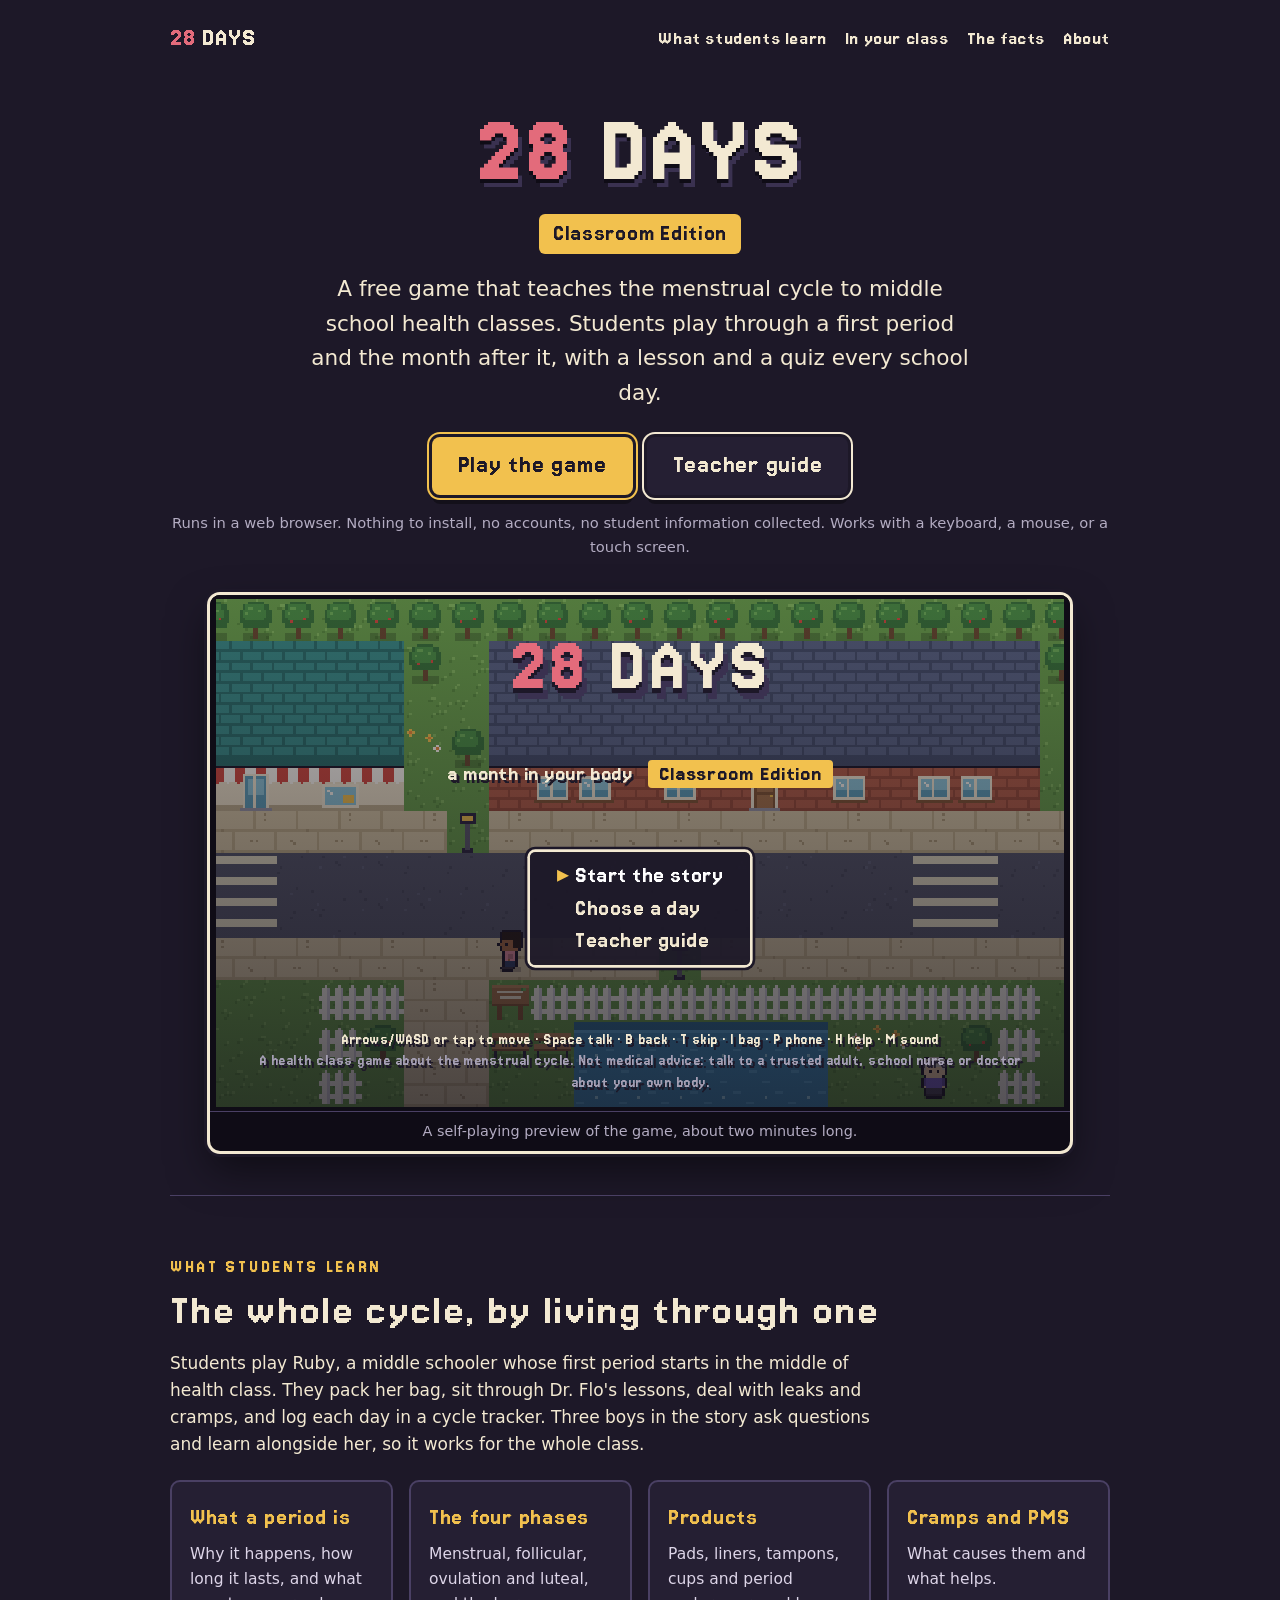
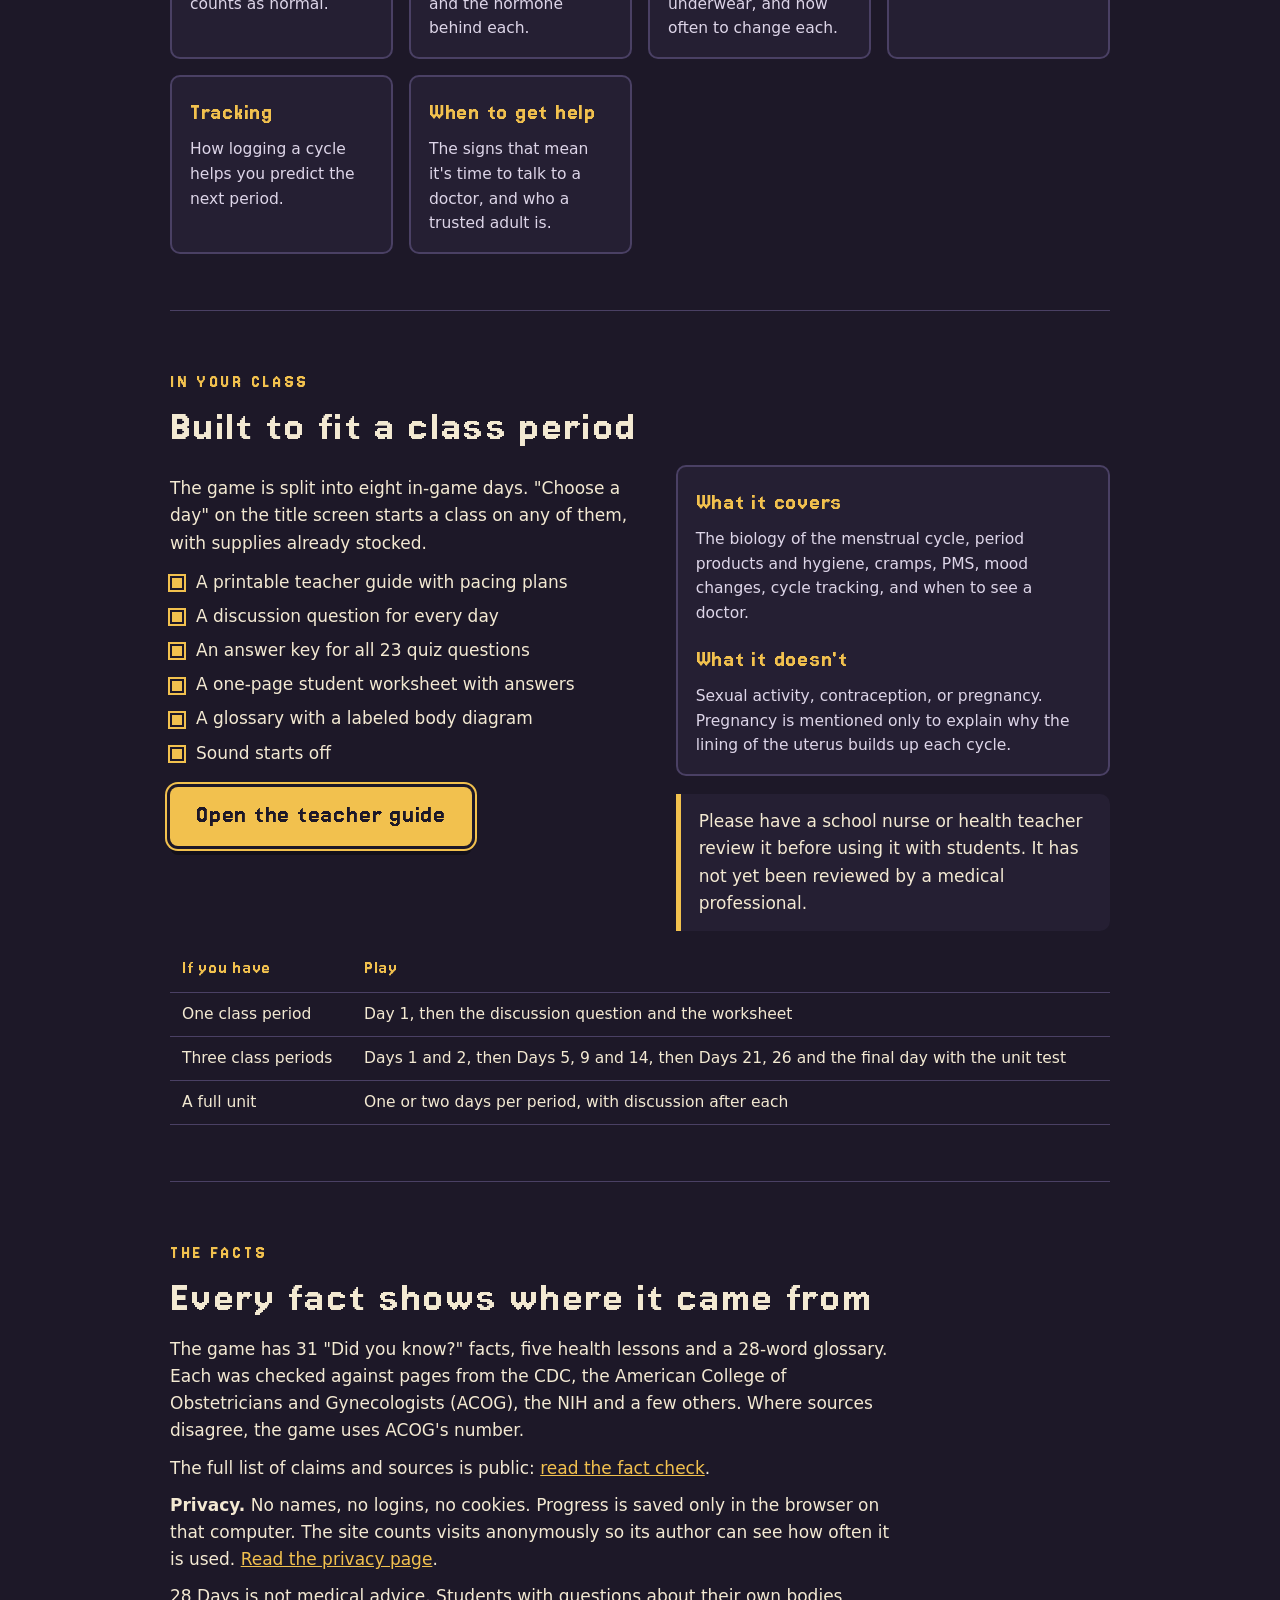
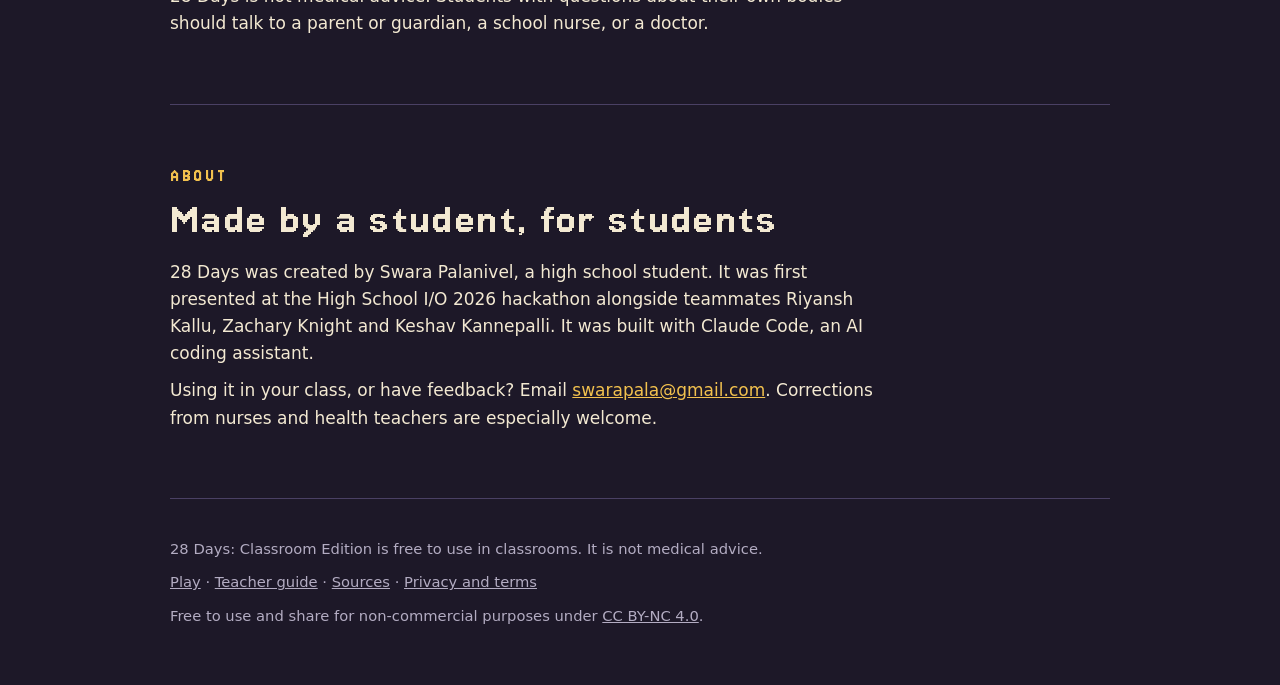
==== commit 9d62457c: "Privacy page, license, printable report card, link previews - privacy.html: what is and isn't collec" ====
--- a/index.html
+++ b/index.html
@@ -6,6 +6,17 @@
   <script>if (/github\.io$/.test(location.hostname)) location.replace("https://learn28days.org" + location.pathname.replace(/^\/28-days-classroom/, "") + location.search + location.hash);</script>
   <meta name="viewport" content="width=device-width, initial-scale=1.0" />
   <title>28 Days: Classroom Edition</title>
+  <meta property="og:type" content="website" />
+  <meta property="og:site_name" content="28 Days" />
+  <meta property="og:title" content="28 Days: Classroom Edition" />
+  <meta property="og:description" content="A free game that teaches the menstrual cycle to middle school health classes. With a teacher guide, lesson plans and handouts." />
+  <meta property="og:url" content="https://learn28days.org/" />
+  <meta property="og:image" content="https://learn28days.org/icons/social.png" />
+  <meta property="og:image:width" content="1200" />
+  <meta property="og:image:height" content="630" />
+  <meta property="og:image:alt" content="28 Days Classroom Edition: a free game that teaches the menstrual cycle" />
+  <meta name="twitter:card" content="summary_large_image" />
+  <link rel="canonical" href="https://learn28days.org/" />
   <link rel="icon" href="favicon.ico" sizes="any" />
   <link rel="icon" type="image/png" sizes="32x32" href="icons/icon-32.png" />
   <link rel="apple-touch-icon" href="icons/apple-touch-icon.png" />
@@ -148,7 +159,7 @@
       <h2>Every fact shows where it came from</h2>
       <p class="lead">The game has 31 "Did you know?" facts, five health lessons and a 28-word glossary. Each was checked against pages from the CDC, the American College of Obstetricians and Gynecologists (ACOG), the NIH and a few others. Where sources disagree, the game uses ACOG's number.</p>
       <p class="lead">The full list of claims and sources is public: <a href="SOURCES.md">read the fact check</a>.</p>
-      <p class="lead"><strong>Privacy.</strong> No names, no logins, no cookies. Progress is saved only in the browser on that computer. The site counts visits anonymously so its author can see how often it is used.</p>
+      <p class="lead"><strong>Privacy.</strong> No names, no logins, no cookies. Progress is saved only in the browser on that computer. The site counts visits anonymously so its author can see how often it is used. <a href="privacy.html">Read the privacy page</a>.</p>
       <p class="lead">28 Days is not medical advice. Students with questions about their own bodies should talk to a parent or guardian, a school nurse, or a doctor.</p>
     </section>
 
@@ -161,7 +172,8 @@
 
     <footer>
       <p>28 Days: Classroom Edition is free to use in classrooms. It is not medical advice.</p>
-      <p><a href="play/">Play</a> · <a href="teacher-guide.html">Teacher guide</a> · <a href="SOURCES.md">Sources</a></p>
+      <p><a href="play/">Play</a> · <a href="teacher-guide.html">Teacher guide</a> · <a href="SOURCES.md">Sources</a> · <a href="privacy.html">Privacy and terms</a></p>
+      <p>Free to use and share for non-commercial purposes under <a href="https://creativecommons.org/licenses/by-nc/4.0/">CC BY-NC 4.0</a>.</p>
     </footer>
   </div>
 
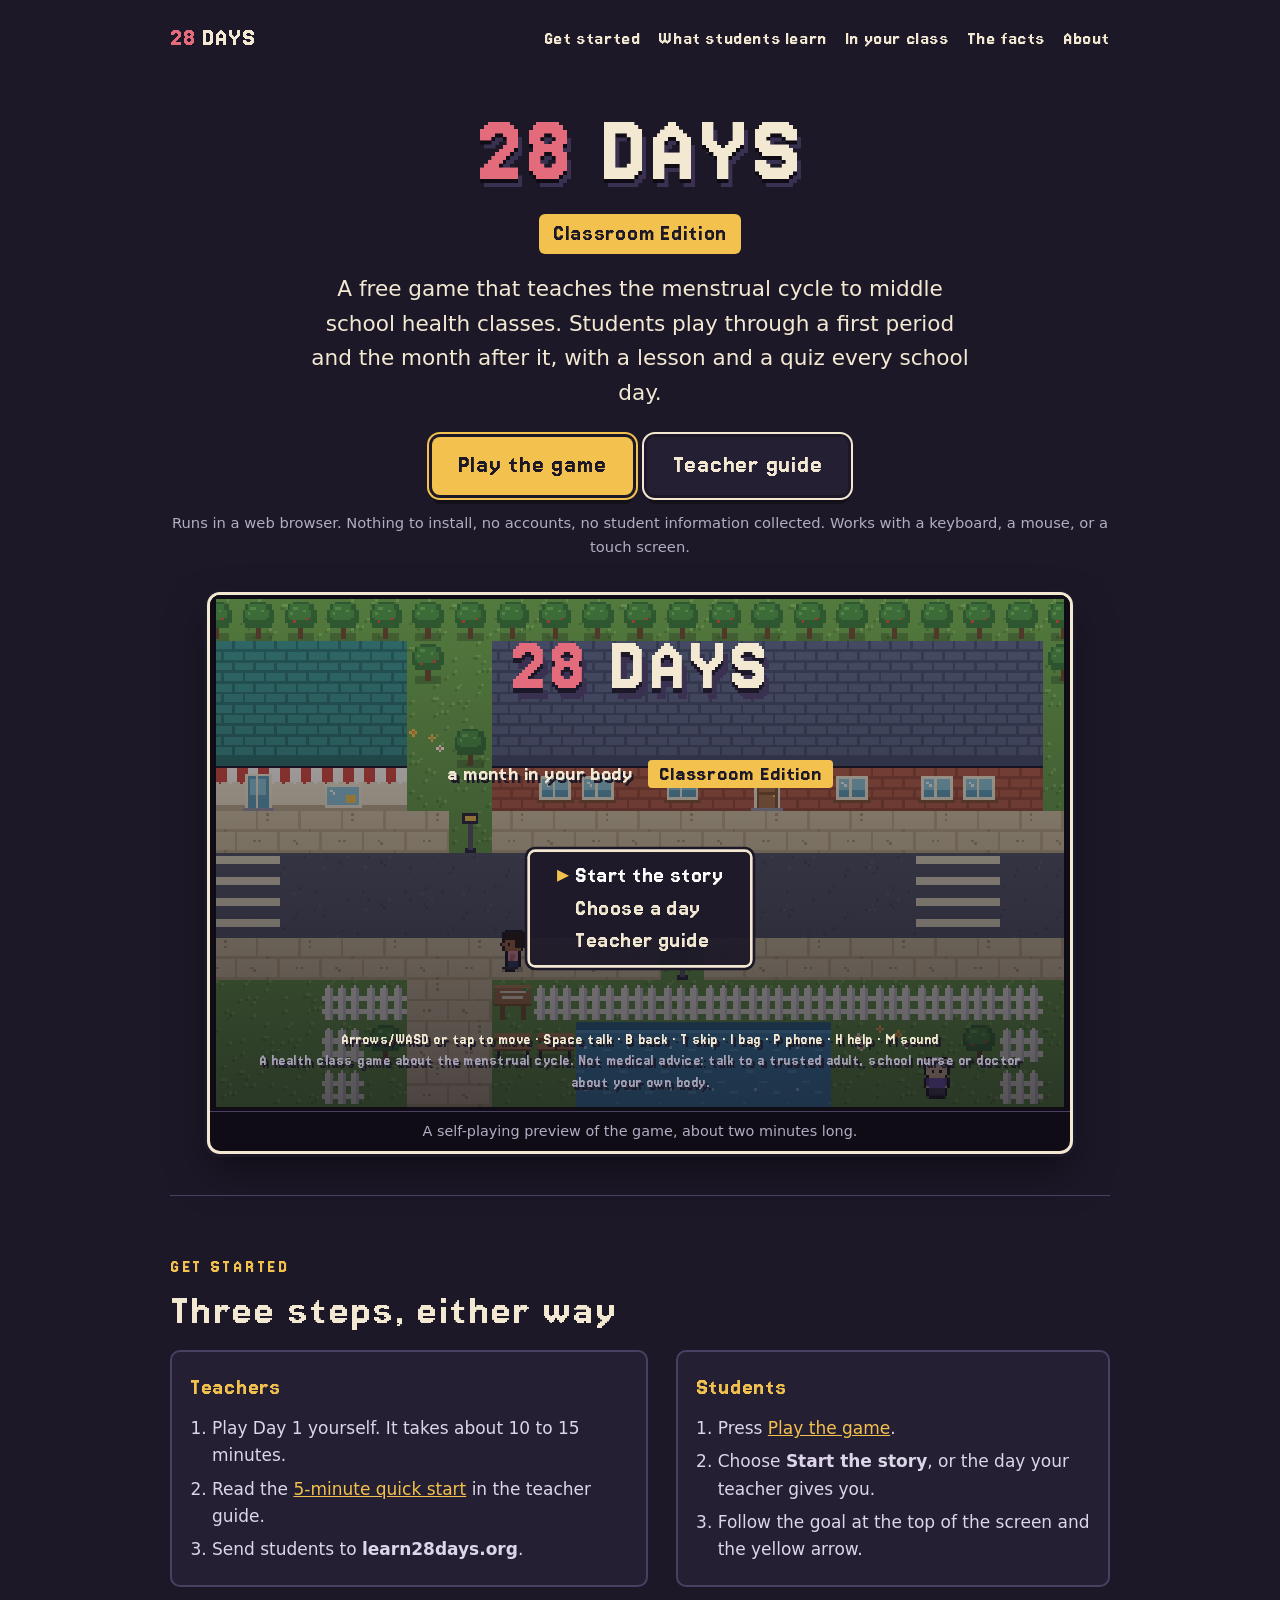
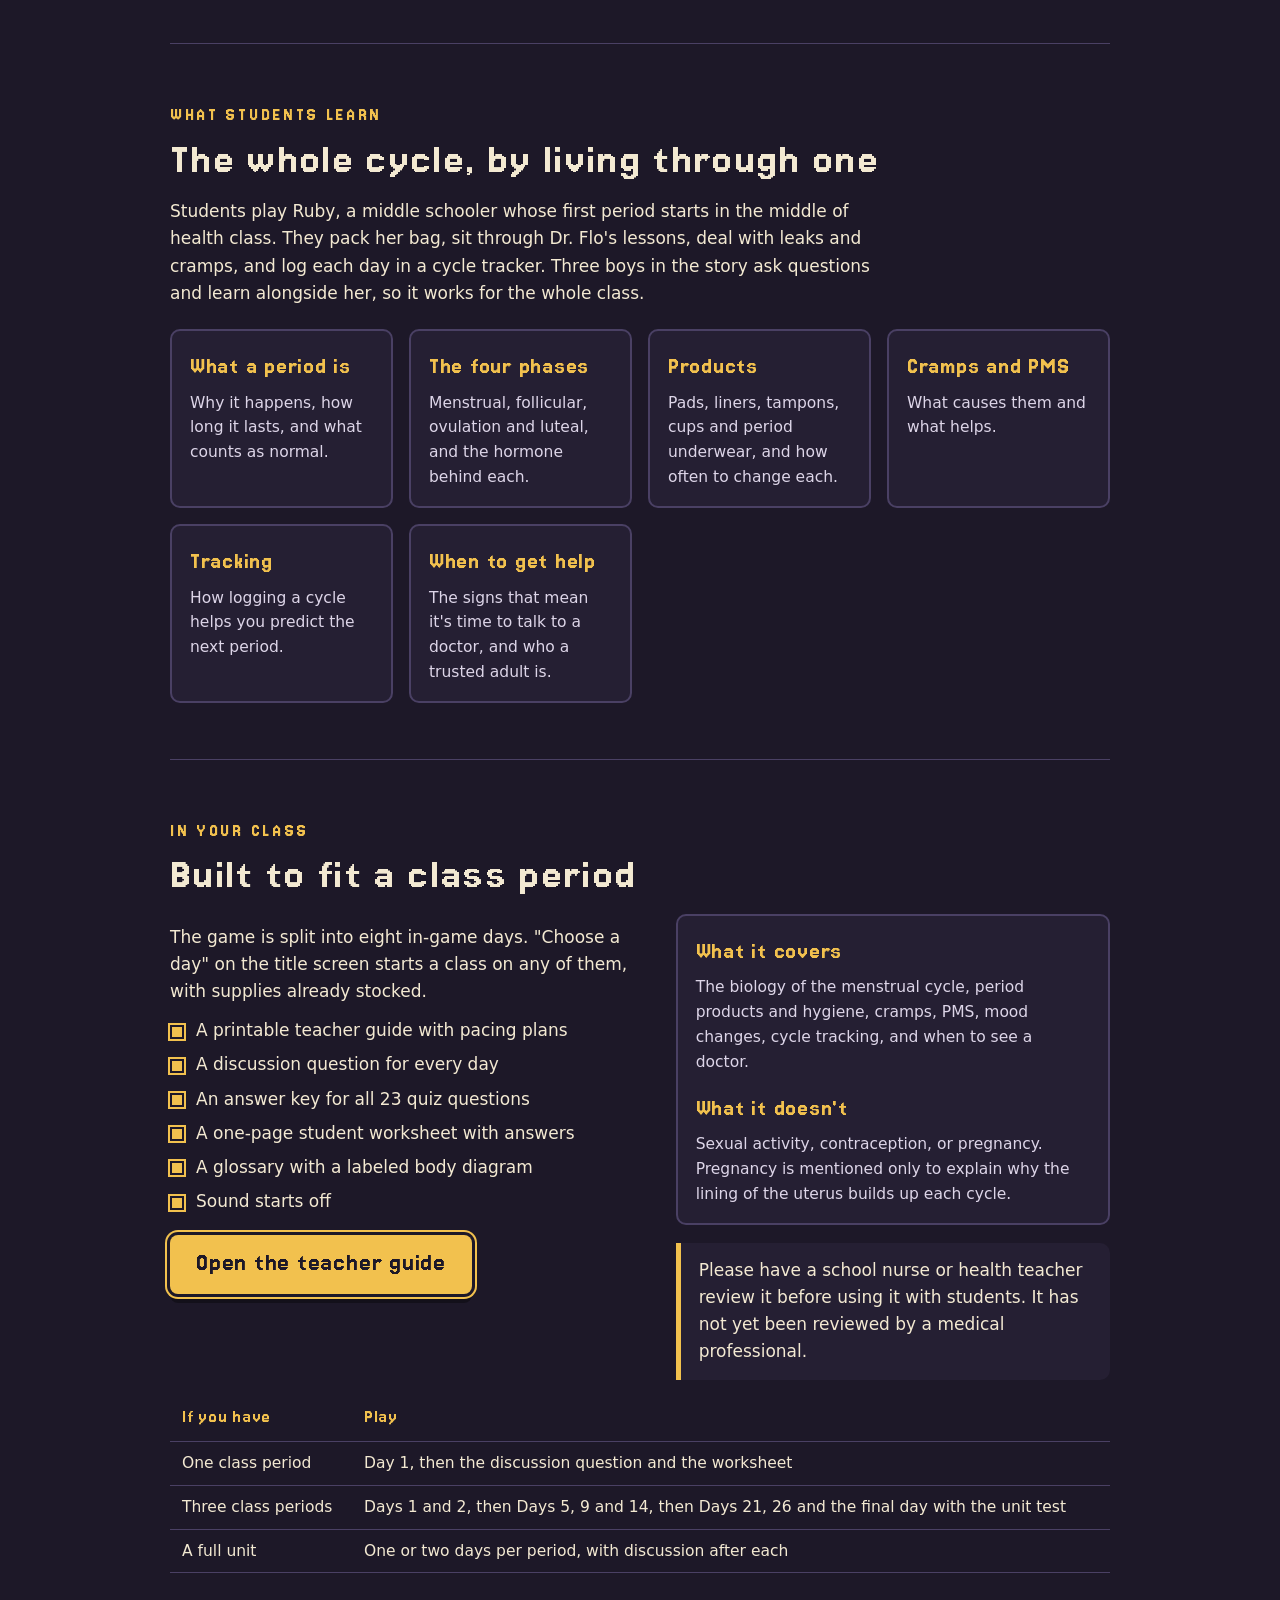
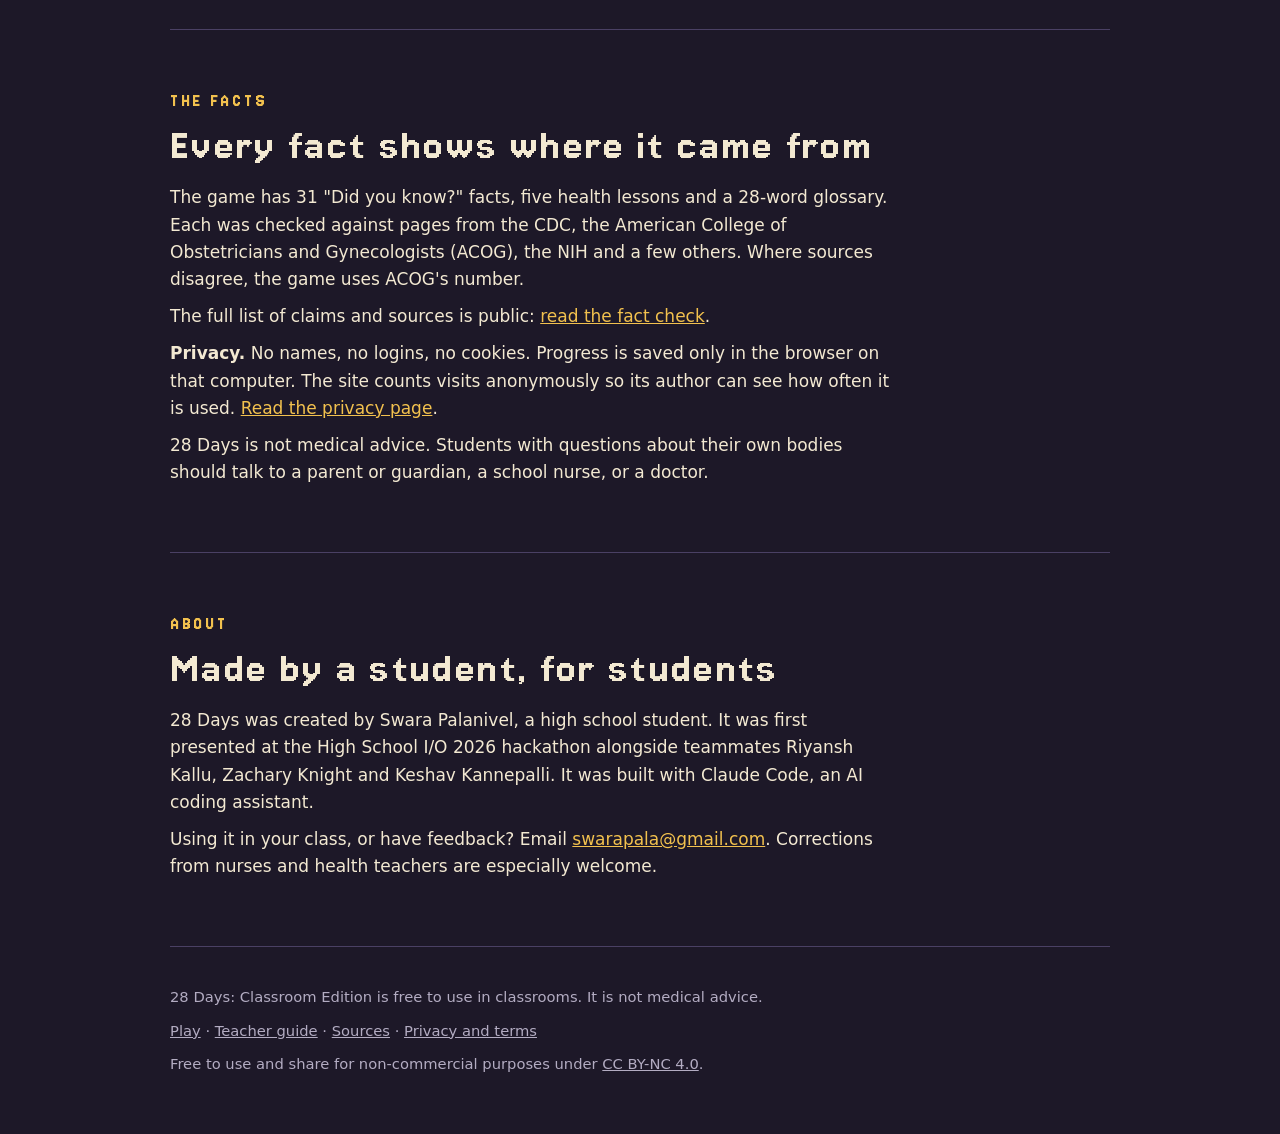
==== commit 1418b478: "Simpler on-ramp for new teachers and students - Teacher guide: a 5-minute quick start at the top, a " ====
--- a/index.html
+++ b/index.html
@@ -77,6 +77,8 @@
     .box { background: var(--panel); border-left: 5px solid var(--hl); padding: 14px 18px; border-radius: 0 10px 10px 0; margin-top: 18px; }
     footer { border-top: 1px solid var(--line); padding: 28px 0 48px; color: var(--dim); font-size: 0.92rem; }
     footer a { color: var(--dim); }
+      ol.steps { margin: 8px 0 0; padding-left: 22px; } ol.steps li { margin: 6px 0; color: #ddd5e8; }
+    #start .card h3 { margin: 0 0 2px; }
   </style>
 </head>
 <body>
@@ -84,7 +86,7 @@
     <nav>
       <a class="brand" href="#top"><span>28</span> DAYS</a>
       <div class="links">
-        <a href="#learn">What students learn</a><a href="#class">In your class</a><a href="#facts">The facts</a><a href="#about">About</a>
+        <a href="#start">Get started</a><a href="#learn">What students learn</a><a href="#class">In your class</a><a href="#facts">The facts</a><a href="#about">About</a>
       </div>
     </nav>
 
@@ -103,6 +105,29 @@
         <div class="cap">A self-playing preview of the game, about two minutes long.</div>
       </div>
     </header>
+
+    <section id="start">
+      <p class="kicker">GET STARTED</p>
+      <h2>Three steps, either way</h2>
+      <div class="two">
+        <div class="card">
+          <h3>Teachers</h3>
+          <ol class="steps">
+            <li>Play Day 1 yourself. It takes about 10 to 15 minutes.</li>
+            <li>Read the <a href="teacher-guide.html#quickstart">5-minute quick start</a> in the teacher guide.</li>
+            <li>Send students to <strong>learn28days.org</strong>.</li>
+          </ol>
+        </div>
+        <div class="card">
+          <h3>Students</h3>
+          <ol class="steps">
+            <li>Press <a href="play/">Play the game</a>.</li>
+            <li>Choose <strong>Start the story</strong>, or the day your teacher gives you.</li>
+            <li>Follow the goal at the top of the screen and the yellow arrow.</li>
+          </ol>
+        </div>
+      </div>
+    </section>
 
     <section id="learn">
       <p class="kicker">WHAT STUDENTS LEARN</p>
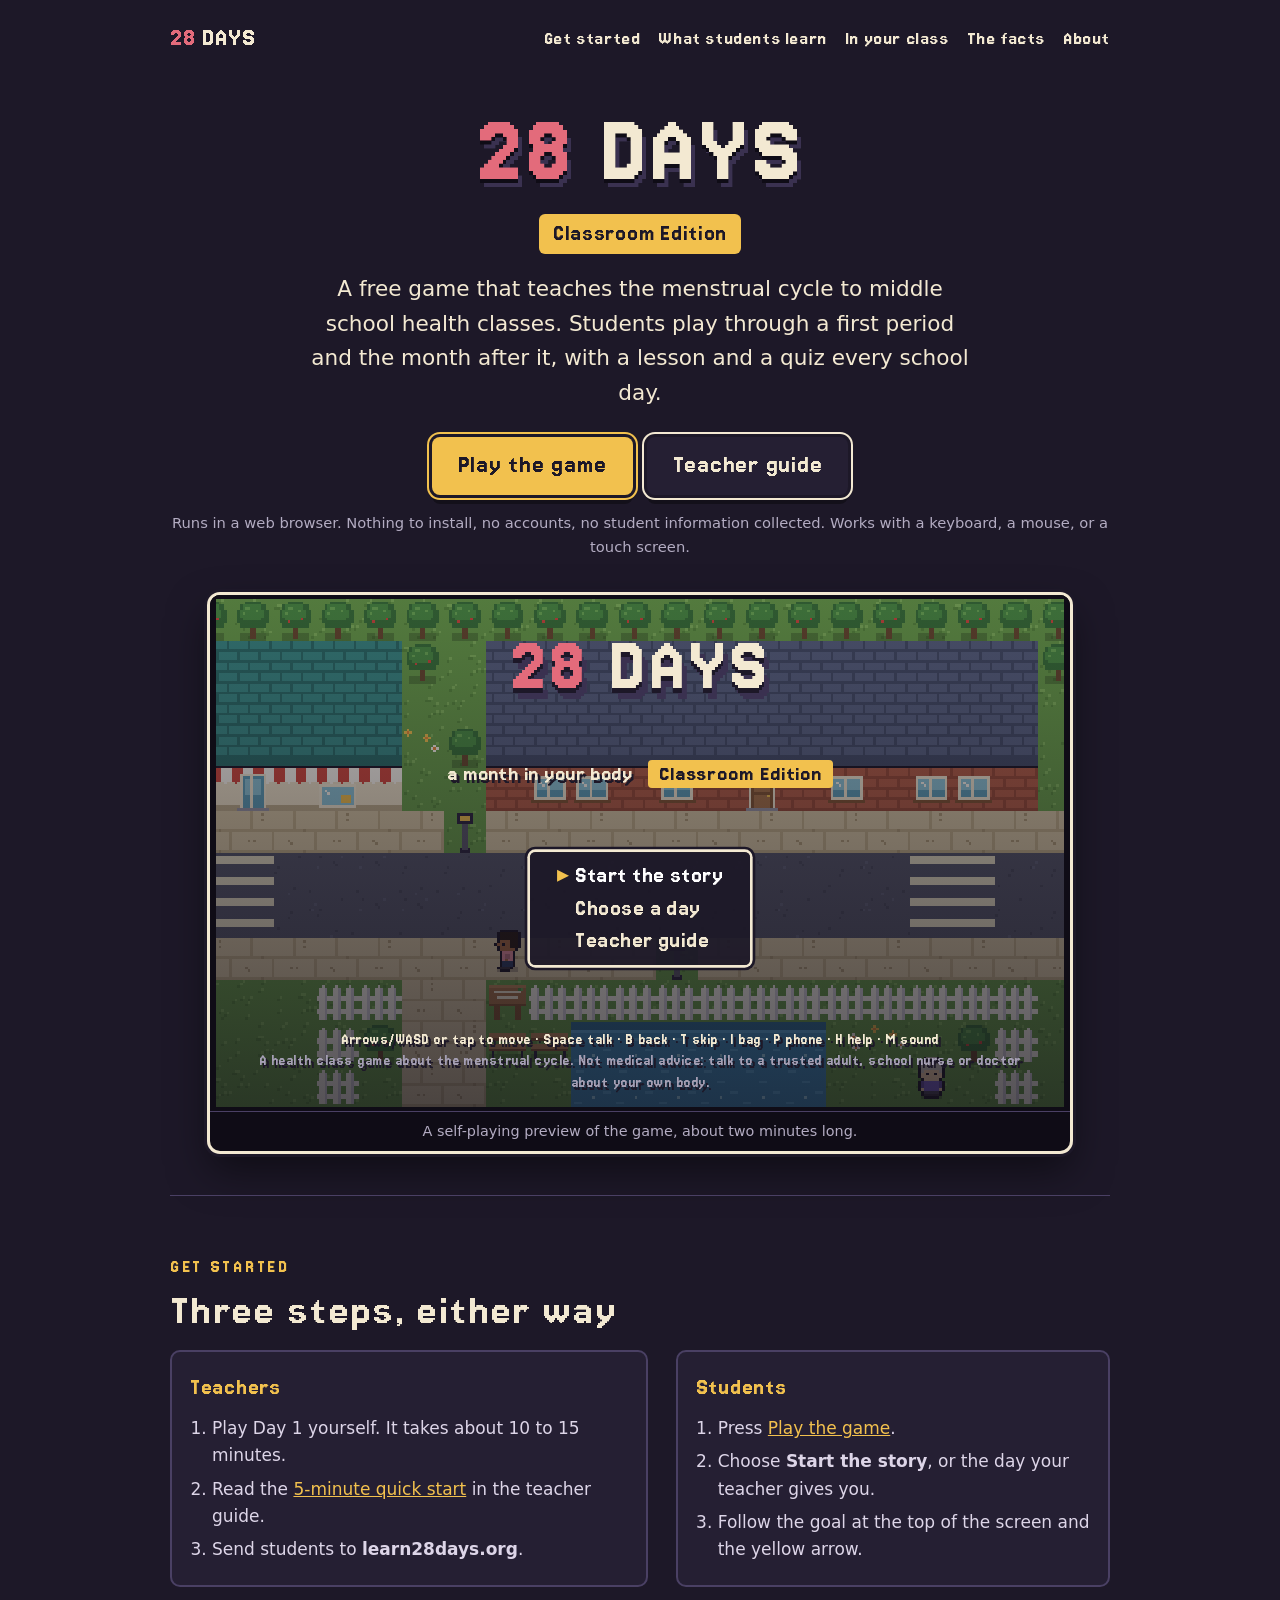
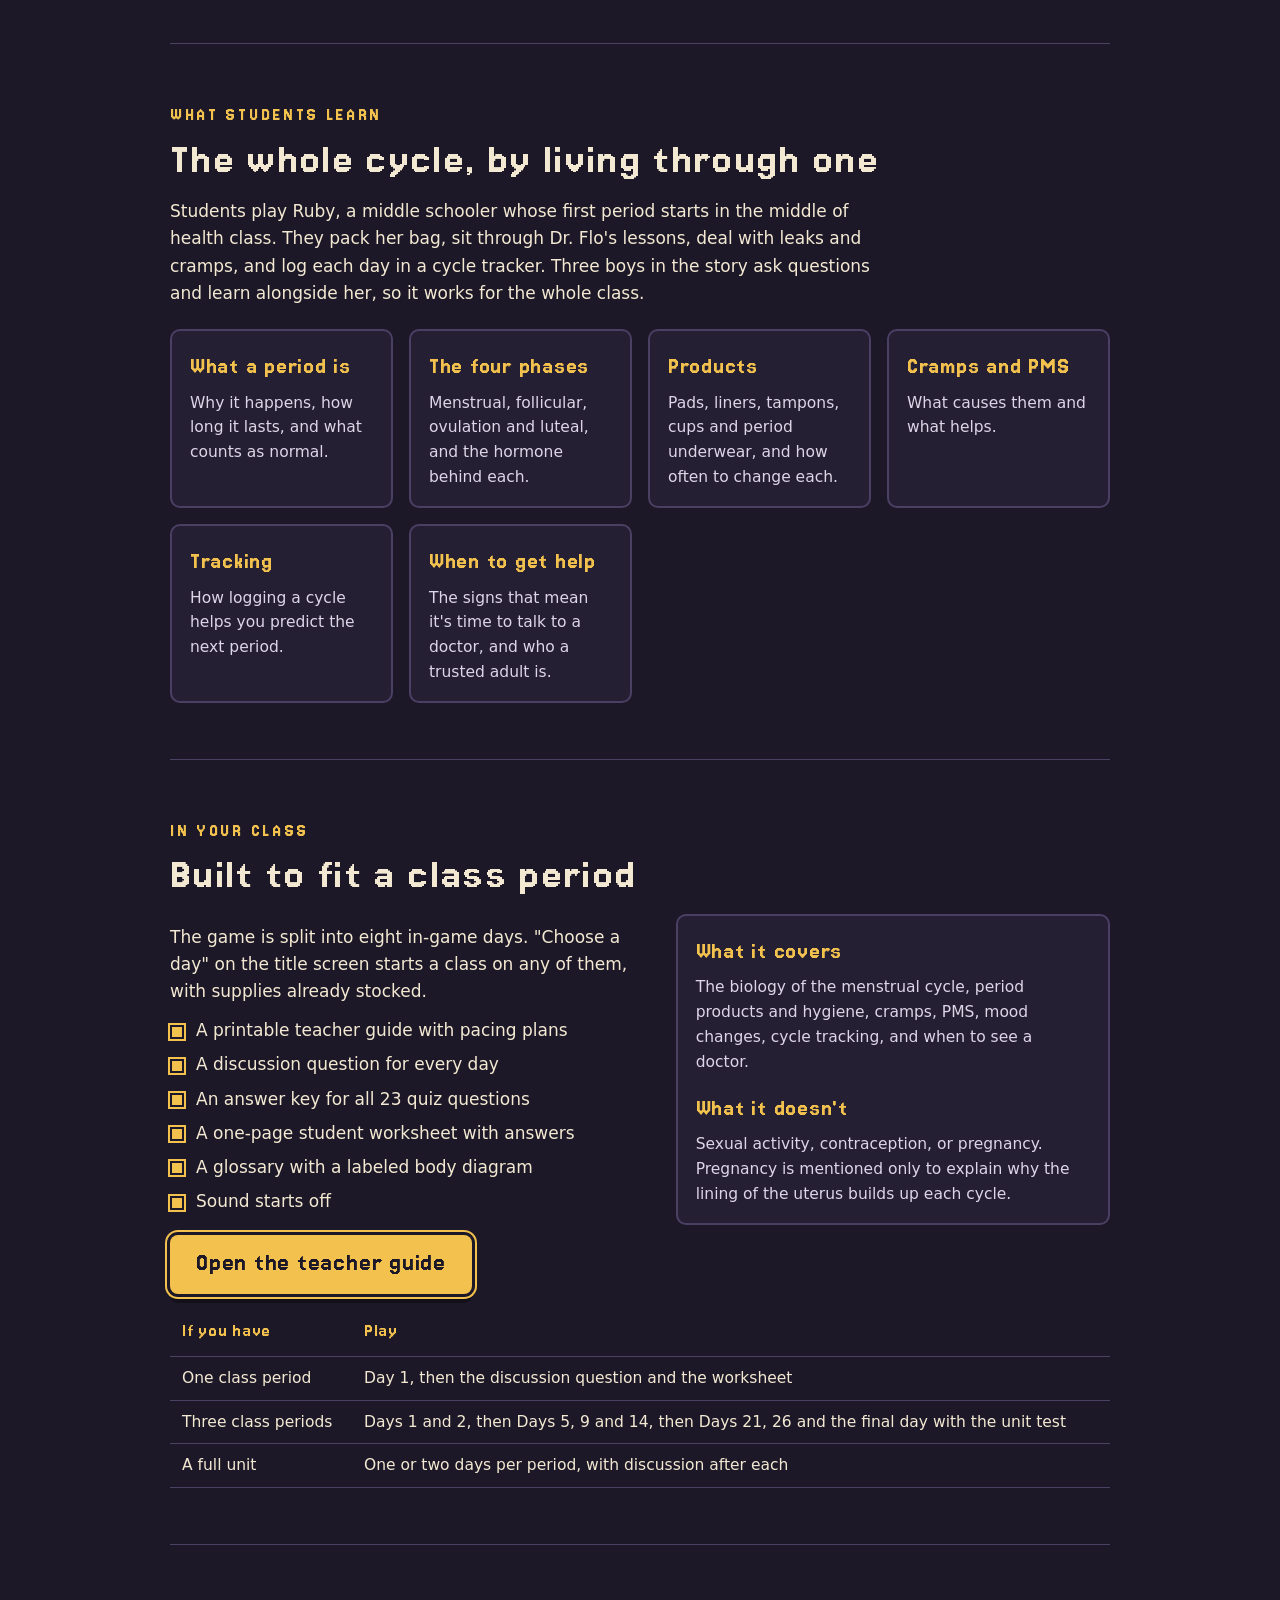
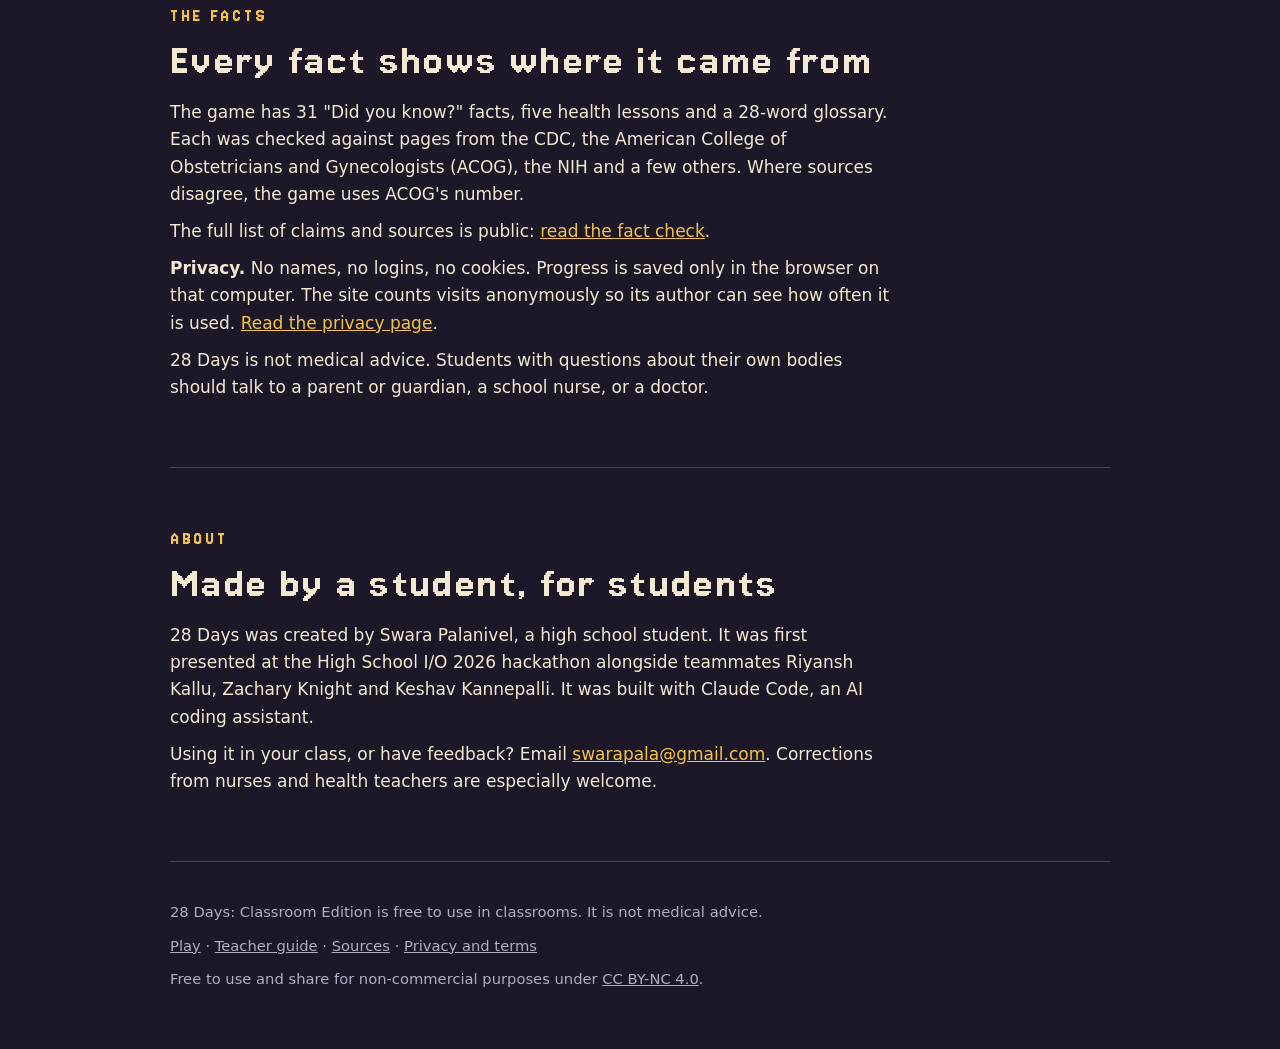
==== commit 820a19fb: "Remove the 'not yet reviewed' notes Co-Authored-By: Claude Opus 5.5 <noreply@anthropic.com>" ====
--- a/index.html
+++ b/index.html
@@ -168,7 +168,6 @@
             <h3 style="margin-top:14px">What it doesn't</h3>
             <p>Sexual activity, contraception, or pregnancy. Pregnancy is mentioned only to explain why the lining of the uterus builds up each cycle.</p>
           </div>
-          <div class="box">Please have a school nurse or health teacher review it before using it with students. It has not yet been reviewed by a medical professional.</div>
         </div>
       </div>
       <div class="wrapt"><table>
